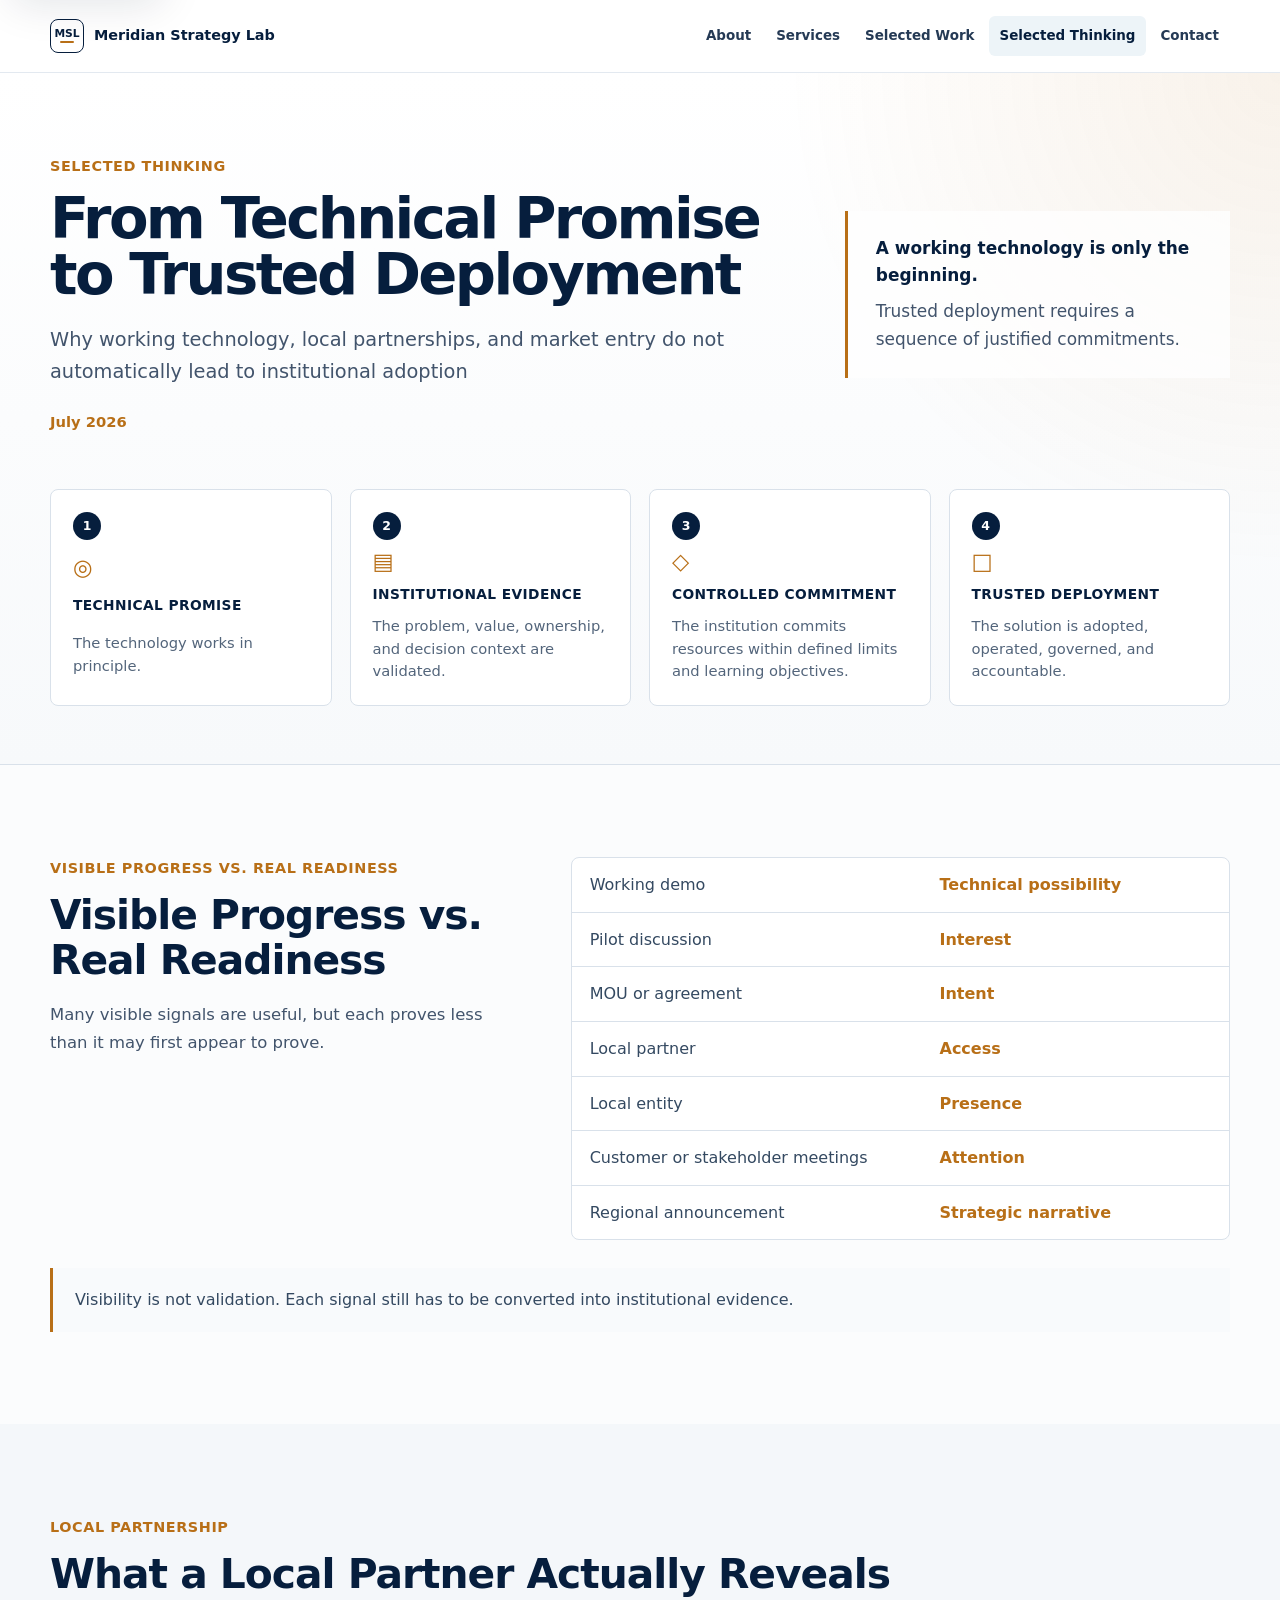
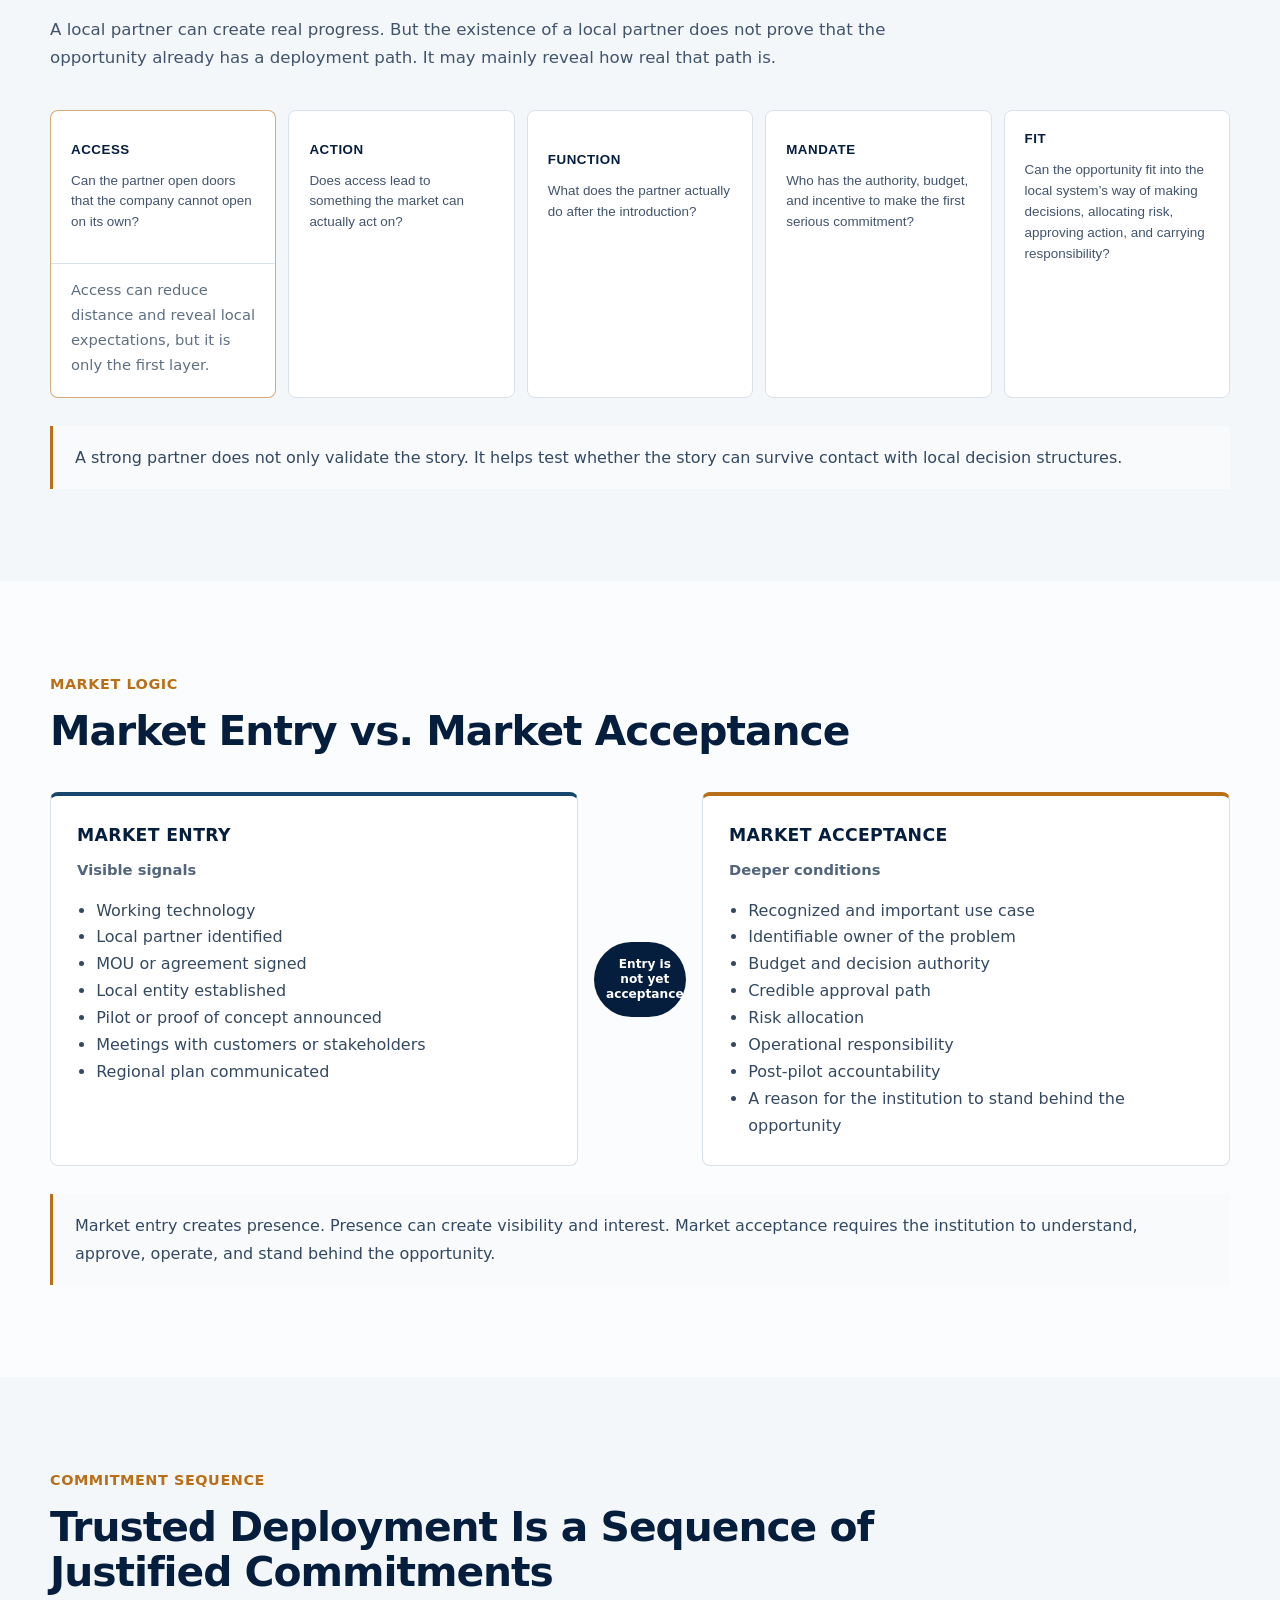
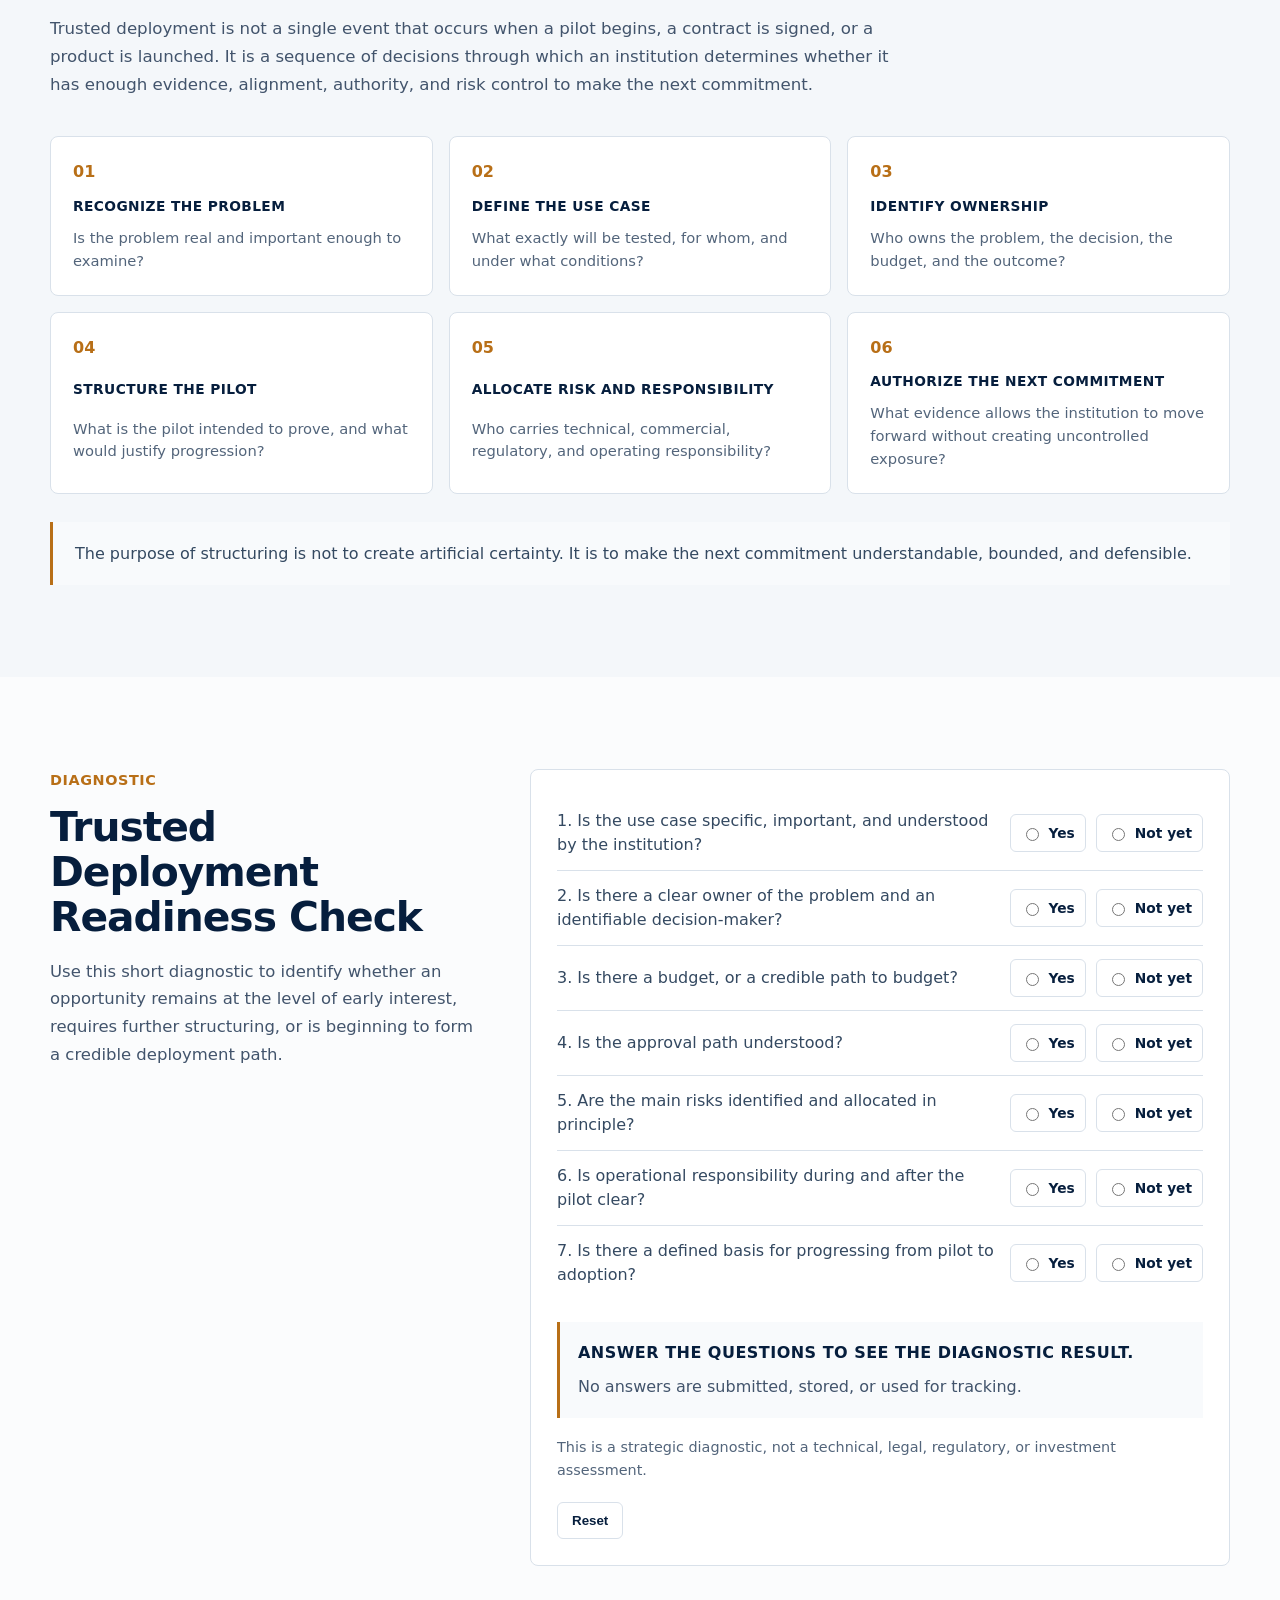
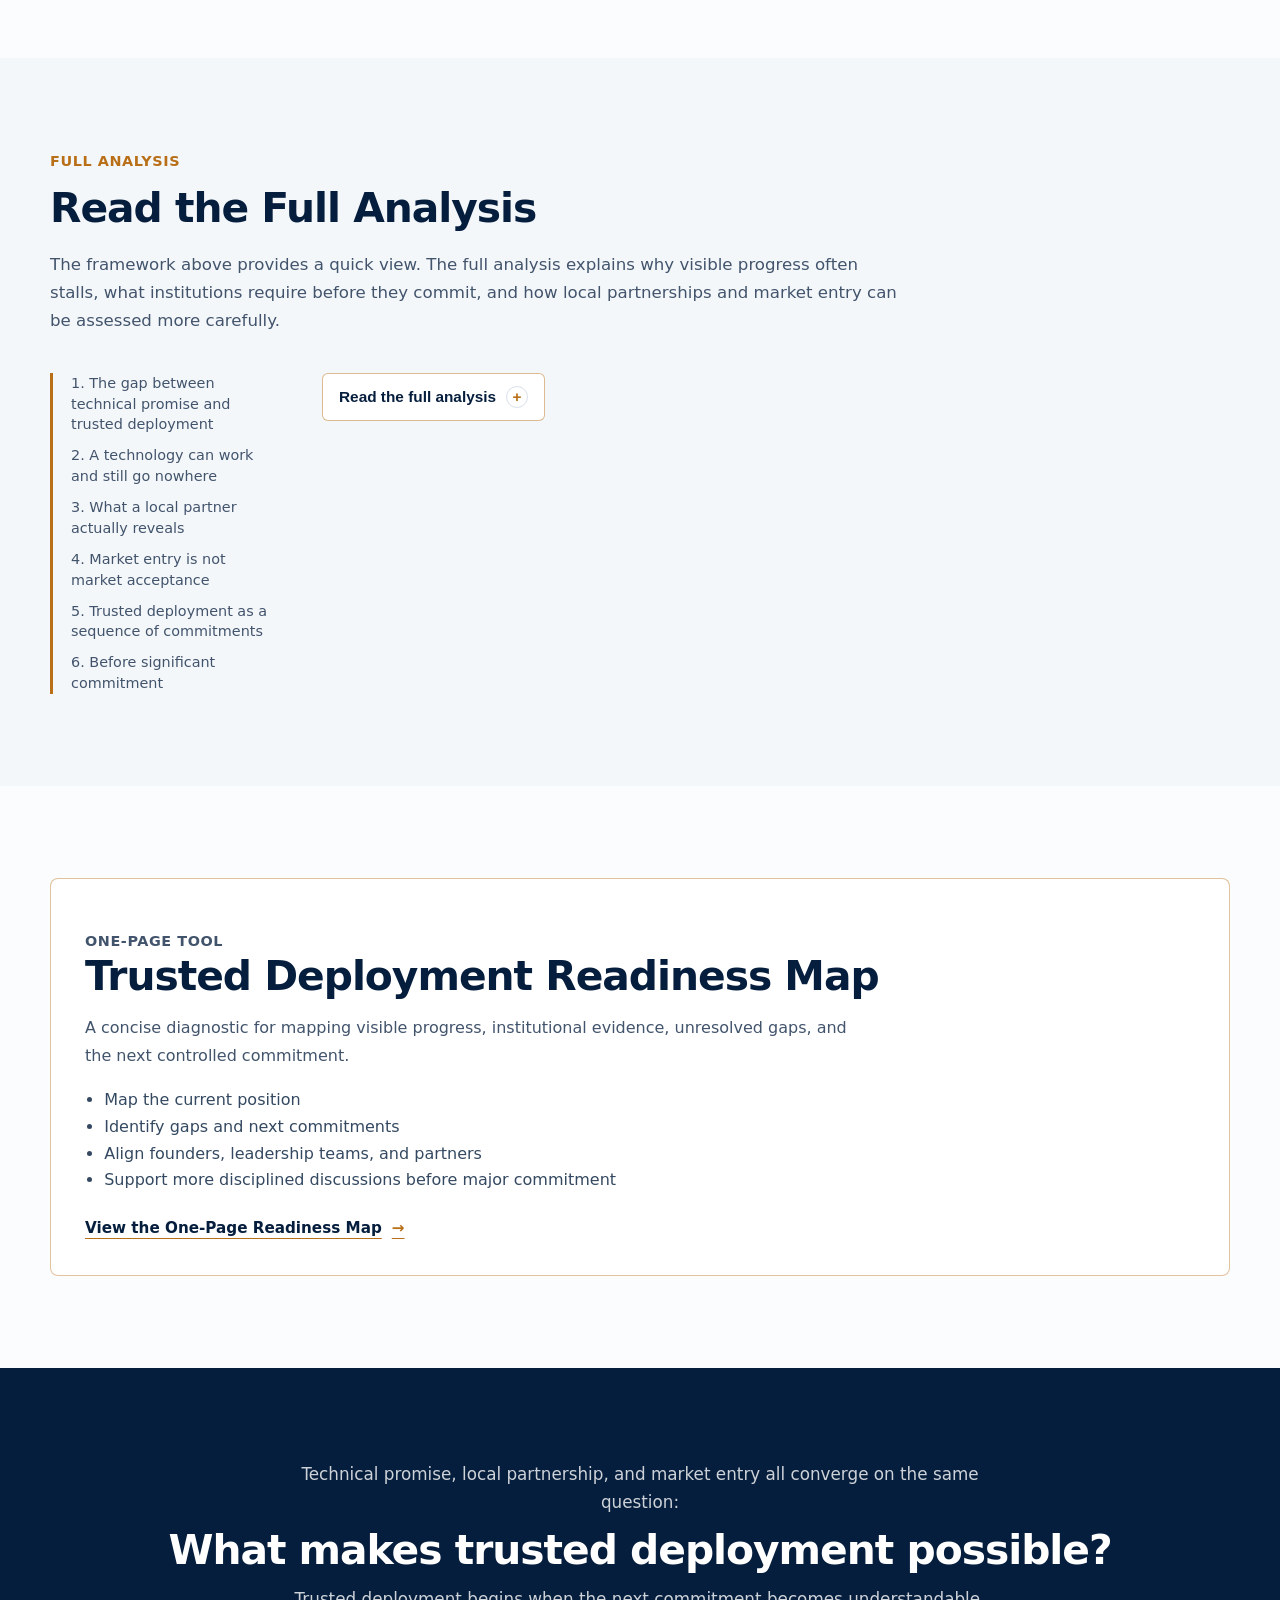
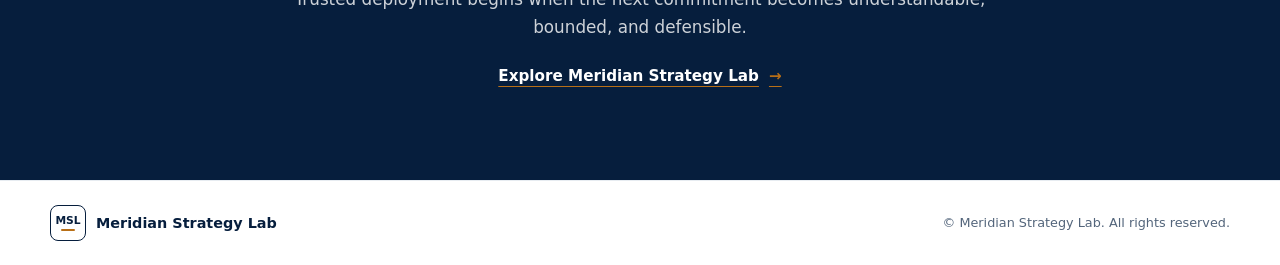
==== thinking/from-technical-promise-to-trusted-deployment/index.html @ 851b6da9 "Add files via upload" ====
<!doctype html>
<html lang="en">
  <head>
    <meta charset="utf-8">
    <meta name="viewport" content="width=device-width, initial-scale=1">
    <title>From Technical Promise to Trusted Deployment | Meridian Strategy Lab</title>
    <meta
      name="description"
      content="An interactive framework for understanding how a working technology, local partnership, or visible market presence becomes an institutionally accepted and accountable deployment path."
    >
    <link rel="canonical" href="https://www.meridianstrategylab.com/thinking/from-technical-promise-to-trusted-deployment/">
    <meta property="og:title" content="From Technical Promise to Trusted Deployment | Meridian Strategy Lab">
    <meta
      property="og:description"
      content="A practical framework for assessing institutional evidence, local partnership, market acceptance, and the sequence of commitments required for trusted deployment."
    >
    <meta property="og:type" content="article">
    <meta property="og:url" content="https://www.meridianstrategylab.com/thinking/from-technical-promise-to-trusted-deployment/">
    <meta property="og:image" content="https://www.meridianstrategylab.com/assets/hero-initiative-architecture.png">
    <meta name="theme-color" content="#061e3d">
    <link rel="icon" href="../../assets/favicon.svg" type="image/svg+xml">
    <link rel="stylesheet" href="../../styles.css?v=20260717-3">
    <script src="../../script.js?v=20260717-3" defer></script>
  </head>
  <body class="insight-page">
    <a class="skip-link" href="#main">Skip to content</a>

    <header class="site-header" data-header>
      <div class="shell header-shell">
        <a class="brand" href="../../#home" aria-label="Meridian Strategy Lab home">
          <span class="brand-mark" aria-hidden="true">
            <span class="brand-initials">MSL</span>
            <span class="brand-rule"></span>
          </span>
          <span class="brand-name">Meridian Strategy Lab</span>
        </a>

        <button class="menu-button" type="button" aria-label="Open navigation" aria-expanded="false" data-menu-button>
          <span aria-hidden="true"></span>
          <span aria-hidden="true"></span>
          <span aria-hidden="true"></span>
        </button>

        <nav class="site-nav" aria-label="Primary navigation" data-nav>
          <a href="../../#about">About</a>
          <a href="../../#services">Services</a>
          <a href="../../#selected-work">Selected Work</a>
          <a class="is-active" href="/#selected-thinking">Selected Thinking</a>
          <a href="../../#contact">Contact</a>
        </nav>
      </div>
    </header>

    <main id="main">
      <article>
        <section class="insight-hero">
          <div class="shell insight-hero-grid">
            <div>
              <p class="section-kicker">Selected Thinking</p>
              <h1>From Technical Promise to Trusted Deployment</h1>
              <p class="insight-subtitle">
                Why working technology, local partnerships, and market entry do not automatically lead to institutional
                adoption
              </p>
              <p class="insight-date">July 2026</p>
            </div>
            <aside class="insight-statement" aria-label="Core statement">
              <p><strong>A working technology is only the beginning.</strong></p>
              <p>Trusted deployment requires a sequence of justified commitments.</p>
            </aside>
          </div>
          <div class="shell">
            <ol class="pathway" aria-label="Trusted deployment pathway">
              <li>
                <span class="pathway-number">1</span>
                <span class="pathway-icon" aria-hidden="true">◎</span>
                <strong>Technical Promise</strong>
                <span>The technology works in principle.</span>
              </li>
              <li>
                <span class="pathway-number">2</span>
                <span class="pathway-icon" aria-hidden="true">▤</span>
                <strong>Institutional Evidence</strong>
                <span>The problem, value, ownership, and decision context are validated.</span>
              </li>
              <li>
                <span class="pathway-number">3</span>
                <span class="pathway-icon" aria-hidden="true">◇</span>
                <strong>Controlled Commitment</strong>
                <span>The institution commits resources within defined limits and learning objectives.</span>
              </li>
              <li>
                <span class="pathway-number">4</span>
                <span class="pathway-icon" aria-hidden="true">□</span>
                <strong>Trusted Deployment</strong>
                <span>The solution is adopted, operated, governed, and accountable.</span>
              </li>
            </ol>
          </div>
        </section>

        <section class="section insight-section">
          <div class="shell two-column-section">
            <div>
              <p class="section-kicker">Visible Progress vs. Real Readiness</p>
              <h2>Visible Progress vs. Real Readiness</h2>
              <p class="section-note">
                Many visible signals are useful, but each proves less than it may first appear to prove.
              </p>
            </div>
            <div class="signal-list" aria-label="Visible progress and what it proves">
              <div><span>Working demo</span><strong>Technical possibility</strong></div>
              <div><span>Pilot discussion</span><strong>Interest</strong></div>
              <div><span>MOU or agreement</span><strong>Intent</strong></div>
              <div><span>Local partner</span><strong>Access</strong></div>
              <div><span>Local entity</span><strong>Presence</strong></div>
              <div><span>Customer or stakeholder meetings</span><strong>Attention</strong></div>
              <div><span>Regional announcement</span><strong>Strategic narrative</strong></div>
            </div>
          </div>
          <div class="shell">
            <p class="insight-callout">
              Visibility is not validation. Each signal still has to be converted into institutional evidence.
            </p>
          </div>
        </section>

        <section class="section section-muted insight-section">
          <div class="shell">
            <div class="section-heading wide-heading">
              <p class="section-kicker">Local Partnership</p>
              <h2>What a Local Partner Actually Reveals</h2>
              <div class="section-intro">
                <p>
                  A local partner can create real progress. But the existence of a local partner does not prove that
                  the opportunity already has a deployment path. It may mainly reveal how real that path is.
                </p>
              </div>
            </div>

            <div class="partner-grid" data-accordion>
              <article class="partner-card is-open">
                <button type="button" aria-expanded="true" aria-controls="partner-access" data-accordion-trigger>
                  <span>Access</span>
                  <small>Can the partner open doors that the company cannot open on its own?</small>
                </button>
                <div class="partner-panel" id="partner-access">
                  <p>Access can reduce distance and reveal local expectations, but it is only the first layer.</p>
                </div>
              </article>
              <article class="partner-card">
                <button type="button" aria-expanded="false" aria-controls="partner-action" data-accordion-trigger>
                  <span>Action</span>
                  <small>Does access lead to something the market can actually act on?</small>
                </button>
                <div class="partner-panel" id="partner-action">
                  <p>Meetings, introductions, positive feedback, and pilot discussions may create momentum. Activity is not adoption.</p>
                </div>
              </article>
              <article class="partner-card">
                <button type="button" aria-expanded="false" aria-controls="partner-function" data-accordion-trigger>
                  <span>Function</span>
                  <small>What does the partner actually do after the introduction?</small>
                </button>
                <div class="partner-panel" id="partner-function">
                  <p>
                    The partner may validate demand, identify the real buyer, translate risk, shape approval, support
                    integration, or remain involved when the opportunity becomes operational.
                  </p>
                </div>
              </article>
              <article class="partner-card">
                <button type="button" aria-expanded="false" aria-controls="partner-mandate" data-accordion-trigger>
                  <span>Mandate</span>
                  <small>Who has the authority, budget, and incentive to make the first serious commitment?</small>
                </button>
                <div class="partner-panel" id="partner-mandate">
                  <p>
                    Many opportunities do not stall because no one is interested. They stall because interest has no
                    clear owner or mandate.
                  </p>
                </div>
              </article>
              <article class="partner-card">
                <button type="button" aria-expanded="false" aria-controls="partner-fit" data-accordion-trigger>
                  <span>Fit</span>
                  <small>
                    Can the opportunity fit into the local system’s way of making decisions, allocating risk,
                    approving action, and carrying responsibility?
                  </small>
                </button>
                <div class="partner-panel" id="partner-fit">
                  <p>
                    The deepest value of a strong local partner is often its ability to reveal whether the opportunity
                    has a real institutional place in the market.
                  </p>
                </div>
              </article>
            </div>

            <p class="insight-callout">
              A strong partner does not only validate the story. It helps test whether the story can survive contact
              with local decision structures.
            </p>
          </div>
        </section>

        <section class="section insight-section">
          <div class="shell">
            <div class="section-heading wide-heading">
              <p class="section-kicker">Market Logic</p>
              <h2>Market Entry vs. Market Acceptance</h2>
            </div>
            <div class="market-compare">
              <div class="market-panel">
                <h3>Market Entry</h3>
                <p>Visible signals</p>
                <ul>
                  <li>Working technology</li>
                  <li>Local partner identified</li>
                  <li>MOU or agreement signed</li>
                  <li>Local entity established</li>
                  <li>Pilot or proof of concept announced</li>
                  <li>Meetings with customers or stakeholders</li>
                  <li>Regional plan communicated</li>
                </ul>
              </div>
              <div class="entry-divider">Entry is not yet acceptance</div>
              <div class="market-panel market-panel-accent">
                <h3>Market Acceptance</h3>
                <p>Deeper conditions</p>
                <ul>
                  <li>Recognized and important use case</li>
                  <li>Identifiable owner of the problem</li>
                  <li>Budget and decision authority</li>
                  <li>Credible approval path</li>
                  <li>Risk allocation</li>
                  <li>Operational responsibility</li>
                  <li>Post-pilot accountability</li>
                  <li>A reason for the institution to stand behind the opportunity</li>
                </ul>
              </div>
            </div>
            <p class="insight-callout">
              Market entry creates presence. Presence can create visibility and interest. Market acceptance requires
              the institution to understand, approve, operate, and stand behind the opportunity.
            </p>
          </div>
        </section>

        <section class="section section-muted insight-section">
          <div class="shell">
            <div class="section-heading wide-heading">
              <p class="section-kicker">Commitment Sequence</p>
              <h2>Trusted Deployment Is a Sequence of Justified Commitments</h2>
              <div class="section-intro">
                <p>
                  Trusted deployment is not a single event that occurs when a pilot begins, a contract is signed, or a
                  product is launched. It is a sequence of decisions through which an institution determines whether it
                  has enough evidence, alignment, authority, and risk control to make the next commitment.
                </p>
              </div>
            </div>
            <ol class="commitment-timeline">
              <li><strong>Recognize the Problem</strong><span>Is the problem real and important enough to examine?</span></li>
              <li><strong>Define the Use Case</strong><span>What exactly will be tested, for whom, and under what conditions?</span></li>
              <li><strong>Identify Ownership</strong><span>Who owns the problem, the decision, the budget, and the outcome?</span></li>
              <li><strong>Structure the Pilot</strong><span>What is the pilot intended to prove, and what would justify progression?</span></li>
              <li><strong>Allocate Risk and Responsibility</strong><span>Who carries technical, commercial, regulatory, and operating responsibility?</span></li>
              <li><strong>Authorize the Next Commitment</strong><span>What evidence allows the institution to move forward without creating uncontrolled exposure?</span></li>
            </ol>
            <p class="insight-callout">
              The purpose of structuring is not to create artificial certainty. It is to make the next commitment
              understandable, bounded, and defensible.
            </p>
          </div>
        </section>

        <section class="section insight-section" id="readiness-check">
          <div class="shell readiness-grid">
            <div>
              <p class="section-kicker">Diagnostic</p>
              <h2>Trusted Deployment Readiness Check</h2>
              <p class="section-note">
                Use this short diagnostic to identify whether an opportunity remains at the level of early interest,
                requires further structuring, or is beginning to form a credible deployment path.
              </p>
            </div>
            <form class="readiness-check" data-readiness-check>
              <fieldset>
                <legend class="sr-only">Trusted deployment readiness questions</legend>
                <div class="readiness-question">
                  <p>1. Is the use case specific, important, and understood by the institution?</p>
                  <label><input type="radio" name="q1" value="yes"> Yes</label>
                  <label><input type="radio" name="q1" value="not-yet"> Not yet</label>
                </div>
                <div class="readiness-question">
                  <p>2. Is there a clear owner of the problem and an identifiable decision-maker?</p>
                  <label><input type="radio" name="q2" value="yes"> Yes</label>
                  <label><input type="radio" name="q2" value="not-yet"> Not yet</label>
                </div>
                <div class="readiness-question">
                  <p>3. Is there a budget, or a credible path to budget?</p>
                  <label><input type="radio" name="q3" value="yes"> Yes</label>
                  <label><input type="radio" name="q3" value="not-yet"> Not yet</label>
                </div>
                <div class="readiness-question">
                  <p>4. Is the approval path understood?</p>
                  <label><input type="radio" name="q4" value="yes"> Yes</label>
                  <label><input type="radio" name="q4" value="not-yet"> Not yet</label>
                </div>
                <div class="readiness-question">
                  <p>5. Are the main risks identified and allocated in principle?</p>
                  <label><input type="radio" name="q5" value="yes"> Yes</label>
                  <label><input type="radio" name="q5" value="not-yet"> Not yet</label>
                </div>
                <div class="readiness-question">
                  <p>6. Is operational responsibility during and after the pilot clear?</p>
                  <label><input type="radio" name="q6" value="yes"> Yes</label>
                  <label><input type="radio" name="q6" value="not-yet"> Not yet</label>
                </div>
                <div class="readiness-question">
                  <p>7. Is there a defined basis for progressing from pilot to adoption?</p>
                  <label><input type="radio" name="q7" value="yes"> Yes</label>
                  <label><input type="radio" name="q7" value="not-yet"> Not yet</label>
                </div>
              </fieldset>
              <div class="readiness-result" aria-live="polite" data-readiness-result>
                <p class="result-label">Answer the questions to see the diagnostic result.</p>
                <p>No answers are submitted, stored, or used for tracking.</p>
              </div>
              <p class="readiness-disclaimer">
                This is a strategic diagnostic, not a technical, legal, regulatory, or investment assessment.
              </p>
              <button class="reset-button" type="reset">Reset</button>
            </form>
          </div>
        </section>

        <section class="section section-muted insight-section">
          <div class="shell">
            <div class="section-heading wide-heading">
              <p class="section-kicker">Full Analysis</p>
              <h2>Read the Full Analysis</h2>
              <div class="section-intro">
                <p>
                  The framework above provides a quick view. The full analysis explains why visible progress often
                  stalls, what institutions require before they commit, and how local partnerships and market entry can
                  be assessed more carefully.
                </p>
              </div>
            </div>
            <div class="article-layout">
              <nav class="article-contents" aria-label="Full analysis contents">
                <a href="#gap">1. The gap between technical promise and trusted deployment</a>
                <a href="#technology-can-work">2. A technology can work and still go nowhere</a>
                <a href="#partner-reveals">3. What a local partner actually reveals</a>
                <a href="#market-acceptance">4. Market entry is not market acceptance</a>
                <a href="#sequence">5. Trusted deployment as a sequence of commitments</a>
                <a href="#before-commitment">6. Before significant commitment</a>
              </nav>
              <div>
                <button
                  class="analysis-toggle"
                  type="button"
                  aria-expanded="false"
                  aria-controls="full-analysis-body"
                  data-analysis-toggle
                >
                  Read the full analysis
                </button>
              </div>
              <div class="article-body" id="full-analysis-body" hidden>
                <section id="gap">
                  <h3>The gap between technical promise and trusted deployment</h3>
                  <p>A working technology is often treated as the hard part. In practice, it is usually only the first hard part.</p>
                  <p>Once technical feasibility has been demonstrated, the discussion often moves quickly to funding, pilots, strategic investors, overseas partners, government support, market entry, or a larger story for the company.</p>
                  <p>All of these may matter. None of them, by itself, shows that the technology is ready for serious institutional adoption.</p>
                  <p>A demo can establish possibility. A pilot can establish interest. An agreement can establish intent. A local partner can create access. A market presence can create visibility.</p>
                  <p>But none of these necessarily answers the questions that determine whether an outside organization is prepared to make a real decision, commit resources, assume responsibility, or stand behind the opportunity.</p>
                  <p>That is the gap between technical promise and trusted deployment.</p>
                  <p>Trusted deployment is the process through which a technology becomes understandable, approvable, operable, and accountable inside a real institutional environment. It is not simply a question of whether the product works. It is whether customers, partners, regulators, investors, operating teams, and decision-makers can rely on a structure around the technology that they are prepared to support.</p>
                  <p>This distinction matters especially for founder-led and technology-driven companies. Technical conviction creates momentum, but external institutions need more than conviction. They need to understand what the opportunity means for their own workflows, budgets, risks, responsibilities, and approval systems.</p>
                </section>
                <section id="technology-can-work">
                  <h3>A technology can work and still go nowhere</h3>
                  <p>Many promising technologies do not lose momentum because the technology fails.</p>
                  <p>They lose momentum because the path from feasibility to institutional adoption has never been built.</p>
                  <p>The customer may like the idea but not know where it fits in the workflow. The potential partner may be interested but able to do little beyond making introductions. The investor may see upside but not yet see the first repeatable market. The regulator may not object, but may have no clear reason to enable action.</p>
                  <p>A company may also see strategic value in the opportunity while still needing a structure that legal, finance, procurement, audit, operations, and the board can understand and defend.</p>
                  <p>These are not necessarily objections to the technology. They are signs that the opportunity has not yet been translated into an institutional decision.</p>
                  <p>This is why technical evidence and institutional evidence should not be confused.</p>
                  <p>Technical evidence answers questions such as:</p>
                  <ul>
                    <li>Does the technology work?</li>
                    <li>Can it achieve the claimed performance?</li>
                    <li>Can it operate under realistic conditions?</li>
                    <li>Can the team deliver a functioning pilot?</li>
                  </ul>
                  <p>Institutional evidence answers a different set of questions:</p>
                  <ul>
                    <li>Is there a sufficiently important use case?</li>
                    <li>Who owns the problem?</li>
                    <li>Who has the authority and incentive to act?</li>
                    <li>What approval path is available?</li>
                    <li>How will risk and responsibility be allocated?</li>
                    <li>What happens after the pilot?</li>
                    <li>Who remains accountable when the opportunity becomes operational?</li>
                  </ul>
                  <p>A technology may have strong technical evidence while still having weak institutional evidence. When that happens, additional demonstrations, meetings, introductions, or expressions of interest may create activity without resolving the real adoption problem.</p>
                </section>
                <section id="partner-reveals">
                  <h3>What a local partner actually reveals</h3>
                  <p>When a technology company looks beyond its home market, finding a local partner often feels like the natural next step.</p>
                  <p>That can be real progress. A strong local partner may open doors, interpret informal signals, explain local expectations, identify hidden constraints, and help an outside company avoid obvious mistakes.</p>
                  <p>But the existence of a local partner does not prove that the opportunity already has a viable deployment path.</p>
                  <p>More often, the partner reveals how real that path is.</p>
                  <p>This can be examined through five connected layers.</p>
                  <p>ACCESS asks whether the partner can open doors that the company cannot open on its own.</p>
                  <p>Access matters. Without it, the company may struggle to identify the right customers, institutions, decision-makers, or regulatory interfaces. But access is only the first layer.</p>
                  <p>ACTION asks whether access produces something that the market can act on.</p>
                  <p>Meetings, introductions, positive feedback, government or industry attention, and discussions of a pilot may create a sense of momentum. Yet activity is not adoption.</p>
                  <p>FUNCTION asks what the partner actually does after the introduction.</p>
                  <p>Does it validate demand, identify the real buyer, translate technical or regulatory risk, shape an approval route, support integration, carry operating responsibility, or remain involved after the opportunity becomes real?</p>
                  <p>A partner may have strong relationships but no defined function in the deployment path. In that case, the relationship may create activity before it creates progress.</p>
                  <p>MANDATE asks who can make the first serious commitment.</p>
                  <p>Many cross-border opportunities do not stall because no one is interested. They stall because interest has no clear owner, budget, authority, or incentive to move first.</p>
                  <p>A customer may like the technology but not control the budget. A government contact may support the direction but not control procurement. An investor may see potential but not understand the first repeatable market. A strategic partner may like the story but not want the execution burden.</p>
                  <p>The problem is not always a lack of interest. It may be a lack of mandate.</p>
                  <p>FIT asks whether the opportunity can find a place within the local system’s way of making decisions, allocating risk, approving action, and carrying responsibility.</p>
                  <p>This is the deeper question that a capable local partner can help reveal.</p>
                  <p>Sometimes the answer is encouraging. There is a real problem, a credible first buyer, a possible approval path, and a partner willing to remain inside the responsibility chain.</p>
                  <p>Sometimes the answer is less comfortable. The interest is genuine, but the opportunity does not yet have an institutional home.</p>
                  <p>Both answers are valuable. A negative or qualified answer at this stage may prevent a company from confusing encouraging conversations with real market readiness.</p>
                </section>
                <section id="market-acceptance">
                  <h3>Market entry is not market acceptance</h3>
                  <p>A company can enter a market in many visible ways.</p>
                  <p>It can establish a local entity, appoint a distributor, find a strategic partner, meet potential customers, speak with government or industry representatives, sign an MOU, discuss a pilot, or announce a regional plan.</p>
                  <p>These steps may create presence. Presence can create visibility, and visibility can create interest.</p>
                  <p>But market acceptance requires something deeper.</p>
                  <p>It requires a use case that the market recognizes as sufficiently important. It requires someone who owns the problem and has a reason to act. It requires a credible path through legal, commercial, financial, regulatory, procurement, and operational review.</p>
                  <p>It also requires someone to remain responsible after the meeting, announcement, or pilot.</p>
                  <p>This is particularly important for technology-driven companies. A new technology often has to find its place within existing workflows, infrastructure, procurement systems, regulatory assumptions, financing arrangements, operating responsibilities, and long-term partnerships.</p>
                  <p>The technology does not enter an empty market. It enters a system that already has ways of making decisions, allocating resources, managing risk, and assigning responsibility.</p>
                  <p>A company can therefore be present in a market before the market has a real place for the opportunity.</p>
                  <p>The harder question is not simply whether the company is in the market. It is what has to become true before the market can understand the opportunity, approve it, put it into operation, and stand behind it.</p>
                </section>
                <section id="sequence">
                  <h3>Trusted deployment is a sequence of commitments</h3>
                  <p>Trusted deployment should not be understood as a single event that occurs when a pilot starts, a contract is signed, or a product is launched.</p>
                  <p>It is better understood as a sequence of justified commitments.</p>
                  <p>At each stage, an organization decides whether it has enough evidence, alignment, authority, and risk control to make the next commitment.</p>
                  <p>The sequence may include:</p>
                  <ol>
                    <li>agreeing that the problem is real and worth examining;</li>
                    <li>defining a first use case and identifying its owner;</li>
                    <li>establishing what the pilot is intended to prove;</li>
                    <li>clarifying what would allow the pilot to progress to adoption;</li>
                    <li>allocating technical, commercial, regulatory, and operating responsibility;</li>
                    <li>identifying who can authorize the next stage;</li>
                    <li>determining what resources can be committed without creating uncontrolled exposure.</li>
                  </ol>
                  <p>Not every uncertainty needs to be eliminated in advance. That would be unrealistic for a new technology or an under-formed opportunity.</p>
                  <p>The purpose of structuring is not to create artificial certainty. It is to make the next commitment understandable, bounded, and defensible.</p>
                  <p>This distinction is important because organizations often move too quickly from interest to symbolic commitment, or remain indefinitely in discussion because no one has defined what the next controlled commitment should test.</p>
                  <p>A well-structured deployment path does not promise that the opportunity will succeed. It makes clear what must be learned, who must decide, what risks are being accepted, and what would justify moving forward.</p>
                </section>
                <section id="before-commitment">
                  <h3>Before significant commitment</h3>
                  <p>Before major capital, strategic partnerships, public announcements, or external commitments are made, several questions deserve to be clarified:</p>
                  <ul>
                    <li>What specific problem is the technology expected to solve?</li>
                    <li>Which institution or decision-maker owns that problem?</li>
                    <li>What would make the first use case important enough to act on?</li>
                    <li>What evidence is required for approval?</li>
                    <li>Which risks can be reduced, and which must be allocated?</li>
                    <li>Who is responsible during and after the pilot?</li>
                    <li>What would allow the opportunity to progress from interest to adoption?</li>
                    <li>What is the next controlled commitment, and what is it intended to prove?</li>
                  </ul>
                  <p>These questions connect technical promise, local partnership, and market entry.</p>
                  <p>All three ultimately converge on the same issue: what makes trusted deployment possible?</p>
                  <p>Going global is not only about crossing a border. Technology commercialization is not only about proving that a product works. Strategic partnership is not only about gaining access.</p>
                  <p>Each requires the opportunity to become legible, useful, approvable, operable, and accountable inside another institution.</p>
                  <p>That is where technical promise begins to become trusted deployment, and where market entry begins to become market acceptance.</p>
                </section>
              </div>
            </div>
          </div>
        </section>

        <section class="section insight-section">
          <div class="shell lower-tool-card">
            <div>
              <p class="section-kicker">One-Page Tool</p>
              <h2>Trusted Deployment Readiness Map</h2>
              <p>
                A concise diagnostic for mapping visible progress, institutional evidence, unresolved gaps, and the
                next controlled commitment.
              </p>
              <ul>
                <li>Map the current position</li>
                <li>Identify gaps and next commitments</li>
                <li>Align founders, leadership teams, and partners</li>
                <li>Support more disciplined discussions before major commitment</li>
              </ul>
              <a class="text-link" href="../../tools/trusted-deployment-readiness-map/">View the One-Page Readiness Map</a>
            </div>
          </div>
        </section>

        <section class="section closing-section">
          <div class="shell">
            <p>Technical promise, local partnership, and market entry all converge on the same question:</p>
            <h2>What makes trusted deployment possible?</h2>
            <p>Trusted deployment begins when the next commitment becomes understandable, bounded, and defensible.</p>
            <a class="text-link" href="../../#services">Explore Meridian Strategy Lab</a>
          </div>
        </section>
      </article>
    </main>

    <footer class="site-footer">
      <div class="shell footer-shell">
        <div class="footer-brand" aria-label="Meridian Strategy Lab">
          <span class="brand-mark footer-mark" aria-hidden="true">
            <span class="brand-initials">MSL</span>
            <span class="brand-rule"></span>
          </span>
          <span class="footer-wordmark">Meridian Strategy Lab</span>
        </div>
        <p>© Meridian Strategy Lab. All rights reserved.</p>
      </div>
    </footer>
  </body>
</html>
---- styles.css ----
:root {
  --ink: #061e3d;
  --navy: #061e3d;
  --blue: #16466d;
  --brass: #b86f17;
  --paper: #ffffff;
  --mist: #f4f7fa;
  --line: #d9e1ea;
  --muted: #5f6f82;
  --shadow: 0 18px 44px rgba(8, 26, 52, 0.12);
  --header-height: 72px;
}

* {
  box-sizing: border-box;
}

html {
  scroll-behavior: smooth;
}

body {
  margin: 0;
  color: var(--ink);
  background: var(--paper);
  font-family: Inter, ui-sans-serif, system-ui, -apple-system, BlinkMacSystemFont, "Segoe UI", sans-serif;
  font-size: 16px;
  line-height: 1.6;
}

img,
svg {
  display: block;
}

a {
  color: inherit;
  text-decoration: none;
}

.skip-link {
  position: fixed;
  top: 12px;
  left: 12px;
  z-index: 100;
  transform: translateY(-160%);
  border-radius: 6px;
  background: var(--paper);
  color: var(--ink);
  padding: 10px 14px;
  box-shadow: var(--shadow);
  transition: transform 160ms ease;
}

.skip-link:focus {
  transform: translateY(0);
}

.shell {
  width: min(1180px, calc(100% - 48px));
  margin: 0 auto;
}

.site-header {
  position: sticky;
  top: 0;
  z-index: 30;
  min-height: var(--header-height);
  border-bottom: 1px solid rgba(217, 225, 234, 0.72);
  background: rgba(255, 255, 255, 0.95);
  backdrop-filter: blur(14px);
}

.header-shell {
  min-height: var(--header-height);
  display: flex;
  align-items: center;
  justify-content: space-between;
  gap: 20px;
}

.brand,
.footer-brand {
  display: inline-flex;
  min-width: 0;
  align-items: center;
  gap: 10px;
  font-weight: 760;
}

.brand-mark {
  display: inline-flex;
  width: 34px;
  height: 34px;
  flex: 0 0 auto;
  flex-direction: column;
  align-items: center;
  justify-content: center;
  gap: 2px;
  border: 1px solid var(--navy);
  border-radius: 8px;
  background: var(--paper);
  color: var(--navy);
}

.brand-initials {
  font-size: 0.67rem;
  font-weight: 850;
  line-height: 1;
}

.brand-rule {
  width: 14px;
  height: 2px;
  border-radius: 999px;
  background: var(--brass);
}

.brand-name,
.footer-wordmark {
  color: var(--navy);
  font-size: 0.9rem;
  font-weight: 760;
  white-space: nowrap;
}

.site-nav {
  display: flex;
  align-items: center;
  gap: 3px;
}

.site-nav a {
  border-radius: 6px;
  color: #253a55;
  font-size: 0.84rem;
  font-weight: 720;
  padding: 9px 11px;
  white-space: nowrap;
  transition: background 160ms ease, color 160ms ease;
}

.site-nav a:hover,
.site-nav a:focus-visible,
.site-nav a.is-active {
  background: #edf4f8;
  color: var(--navy);
  outline: none;
}

.menu-button {
  display: none;
  width: 44px;
  height: 44px;
  border: 1px solid var(--line);
  border-radius: 8px;
  background: var(--paper);
  color: var(--ink);
  place-items: center;
}

.menu-button span {
  display: block;
  width: 19px;
  height: 2px;
  margin: 3px auto;
  border-radius: 2px;
  background: currentColor;
}

.hero {
  position: relative;
  min-height: min(760px, calc(100svh - var(--header-height)));
  display: grid;
  align-items: center;
  overflow: hidden;
  color: var(--paper);
  isolation: isolate;
}

.hero-media {
  position: absolute;
  inset: 0;
  z-index: -2;
  background-image: url("assets/hero-initiative-architecture.png");
  background-position: center;
  background-size: cover;
}

.hero::after {
  content: "";
  position: absolute;
  inset: 0;
  z-index: -1;
  background:
    linear-gradient(90deg, rgba(5, 19, 39, 0.96) 0%, rgba(5, 19, 39, 0.86) 46%, rgba(5, 19, 39, 0.28) 100%),
    linear-gradient(180deg, rgba(5, 19, 39, 0.08) 0%, rgba(5, 19, 39, 0.62) 100%);
}

.hero-shell {
  padding: 80px 0 92px;
}

.eyebrow,
.section-kicker,
.ai-note-label {
  margin: 0 0 13px;
  color: var(--brass);
  font-size: clamp(0.82rem, 0.79rem + 0.14vw, 0.9rem);
  font-weight: 850;
  letter-spacing: 0.04em;
  text-transform: uppercase;
}

.hero .eyebrow {
  color: #e1a354;
}

.hero h1 {
  max-width: 780px;
  margin: 0;
  font-size: clamp(3.7rem, 7vw, 6.2rem);
  line-height: 0.96;
  letter-spacing: -0.045em;
}

.hero-copy {
  max-width: 720px;
  margin: 28px 0 0;
  color: rgba(255, 255, 255, 0.9);
  font-size: clamp(1.05rem, 0.98rem + 0.3vw, 1.24rem);
  line-height: 1.65;
}

.section {
  padding: 92px 0;
  scroll-margin-top: var(--header-height);
}

.section-muted {
  background: var(--mist);
}

.section-heading {
  max-width: 760px;
  margin-bottom: 38px;
}

.wide-heading {
  max-width: 900px;
}

.section h2,
.contact-section h2 {
  margin: 0;
  color: var(--navy);
  font-size: clamp(2.1rem, 1.78rem + 1vw, 2.55rem);
  line-height: 1.1;
  letter-spacing: -0.025em;
}

.section-intro {
  max-width: 860px;
  margin-top: 20px;
  color: #42546c;
  font-size: 1.04rem;
  line-height: 1.68;
}

.section-intro p {
  margin: 0;
}

.section-intro p + p {
  margin-top: 12px;
}

.about-grid,
.service-grid {
  display: grid;
  grid-template-columns: repeat(2, minmax(0, 1fr));
  gap: 18px;
}

.content-card,
.service-card {
  min-width: 0;
  border: 1px solid var(--line);
  border-radius: 8px;
  background: var(--paper);
  padding: 30px;
}

.content-card {
  display: flex;
  flex-direction: column;
}

.content-card h3,
.group-heading h3,
.service-card h4,
.work-card h3 {
  margin: 0;
  color: var(--navy);
  letter-spacing: -0.015em;
}

.content-card h3 {
  font-size: 1.42rem;
}

.card-lead {
  margin: 17px 0 0;
  color: #344961;
  font-size: 1.02rem;
  line-height: 1.66;
}

.ai-note {
  display: grid;
  grid-template-columns: minmax(220px, 0.38fr) minmax(0, 1fr);
  gap: 40px;
  align-items: start;
  margin-top: 18px;
  border-left: 4px solid var(--brass);
  border-radius: 0 8px 8px 0;
  background: var(--navy);
  color: var(--paper);
  padding: 28px 30px;
}

.ai-note-label,
.ai-note p {
  margin-top: 0;
}

.ai-note-label {
  margin-bottom: 0;
  color: #e1a354;
}

.ai-note p:last-child {
  margin: 0;
  color: rgba(255, 255, 255, 0.82);
}

.service-group {
  margin-top: 62px;
}

.extended-group {
  padding-top: 62px;
  border-top: 1px solid var(--line);
}

.group-heading {
  display: grid;
  grid-template-columns: minmax(180px, 0.36fr) minmax(0, 1fr);
  gap: 32px;
  align-items: baseline;
  margin-bottom: 24px;
}

.group-heading .section-kicker {
  margin: 0;
}

.group-heading h3 {
  font-size: 1.45rem;
  line-height: 1.3;
}

.service-card {
  display: flex;
  flex-direction: column;
  border-top: 3px solid var(--brass);
}

.service-card-quiet {
  border-top-color: var(--blue);
}

.card-heading-row,
.work-heading {
  display: grid;
  grid-template-columns: auto minmax(0, 1fr);
  gap: 14px;
  align-items: baseline;
}

.card-number,
.work-number {
  color: var(--brass);
  font-size: 0.9rem;
  font-weight: 900;
}

.service-card h4 {
  font-size: 1.28rem;
  line-height: 1.3;
}

.disclosure {
  margin-top: 24px;
  border-top: 1px solid var(--line);
  padding-top: 14px;
}

.content-card .disclosure,
.service-card .disclosure {
  margin-top: auto;
  padding-top: 16px;
}

.disclosure summary {
  display: inline-flex;
  align-items: center;
  gap: 9px;
  color: var(--navy);
  cursor: pointer;
  font-size: 0.9rem;
  font-weight: 820;
  list-style: none;
}

.disclosure summary::-webkit-details-marker {
  display: none;
}

.disclosure summary::after {
  content: "+";
  display: inline-grid;
  width: 20px;
  height: 20px;
  place-items: center;
  border: 1px solid var(--line);
  border-radius: 50%;
  color: var(--brass);
  font-size: 1rem;
  line-height: 1;
}

.disclosure[open] summary::after {
  content: "−";
}

.disclosure[open] .more-closed,
.disclosure:not([open]) .more-open {
  display: none;
}

.disclosure-content {
  display: grid;
  gap: 16px;
  margin-top: 18px;
  padding: 2px 6px 4px;
}

.disclosure-content p {
  margin: 0;
  color: var(--muted);
  line-height: 1.72;
}

.work-list {
  display: grid;
  grid-template-columns: repeat(2, minmax(0, 1fr));
  gap: 18px;
}

.work-card {
  min-width: 0;
  border: 1px solid var(--line);
  border-radius: 8px;
  background: var(--paper);
  padding: 30px;
}

.work-card h3 {
  font-size: 1.34rem;
  line-height: 1.3;
}

.work-subtitle {
  margin: 9px 0 0;
  color: #42546c;
  font-weight: 670;
  line-height: 1.5;
}

.service-fit {
  margin-top: 4px !important;
  border-top: 1px solid var(--line);
  padding-top: 14px;
  color: #344961 !important;
  font-size: 0.9rem;
}

.service-fit strong {
  color: var(--navy);
}

.thinking-card {
  display: grid;
  grid-template-columns: minmax(0, 1fr) minmax(320px, 0.68fr);
  gap: 34px;
  align-items: stretch;
  border: 1px solid var(--line);
  border-radius: 8px;
  background: var(--paper);
  padding: 34px;
}

.thinking-card h3 {
  margin: 0;
  color: var(--navy);
  font-size: clamp(1.65rem, 1.42rem + 0.8vw, 2.2rem);
  line-height: 1.12;
  letter-spacing: -0.025em;
}

.thinking-card p:not(.section-kicker) {
  max-width: 760px;
  margin: 18px 0 0;
  color: #42546c;
  line-height: 1.72;
}

.text-link {
  display: inline-flex;
  align-items: center;
  gap: 10px;
  margin-top: 22px;
  color: var(--navy);
  font-size: 0.95rem;
  font-weight: 820;
  text-decoration: underline;
  text-decoration-color: var(--brass);
  text-underline-offset: 5px;
}

.text-link::after {
  content: "→";
  color: var(--brass);
  text-decoration: none;
}

.thinking-pathway {
  display: grid;
  gap: 10px;
  align-content: center;
  border-left: 3px solid var(--brass);
  background: #f8fafc;
  padding: 24px;
}

.thinking-pathway span {
  display: grid;
  grid-template-columns: 22px minmax(0, 1fr);
  gap: 10px;
  align-items: center;
  color: var(--navy);
  font-size: 0.86rem;
  font-weight: 820;
  letter-spacing: 0.02em;
  text-transform: uppercase;
}

.thinking-pathway span::before {
  content: "";
  width: 9px;
  height: 9px;
  margin-left: 6px;
  border: 1px solid var(--brass);
  border-radius: 50%;
  background: var(--paper);
}

.insight-page,
.tool-page {
  background: #fbfcfd;
}

.insight-hero {
  border-bottom: 1px solid var(--line);
  background:
    radial-gradient(circle at top right, rgba(184, 111, 23, 0.09), transparent 34%),
    linear-gradient(180deg, #ffffff 0%, #f7f9fb 100%);
  padding: 82px 0 58px;
}

.insight-hero-grid {
  display: grid;
  grid-template-columns: minmax(0, 1fr) minmax(300px, 0.52fr);
  gap: 54px;
  align-items: center;
}

.insight-hero h1,
.map-sheet h1 {
  margin: 0;
  color: var(--navy);
  font-size: clamp(2.9rem, 4.5vw, 5.2rem);
  line-height: 0.98;
  letter-spacing: -0.045em;
}

.insight-subtitle,
.map-intro {
  max-width: 760px;
  margin: 20px 0 0;
  color: #42546c;
  font-size: clamp(1.08rem, 1.01rem + 0.25vw, 1.22rem);
  line-height: 1.65;
}

.insight-date {
  margin: 22px 0 0;
  color: var(--brass);
  font-size: 0.92rem;
  font-weight: 820;
}

.insight-statement {
  border-left: 3px solid var(--brass);
  background: rgba(255, 255, 255, 0.78);
  padding: 24px 28px;
}

.insight-statement p {
  margin: 0;
  color: #42546c;
  font-size: 1.06rem;
  line-height: 1.64;
}

.insight-statement p + p {
  margin-top: 8px;
}

.insight-statement strong {
  color: var(--navy);
}

.pathway {
  display: grid;
  grid-template-columns: repeat(4, minmax(0, 1fr));
  gap: 18px;
  margin: 56px 0 0;
  padding: 0;
  list-style: none;
}

.pathway li {
  position: relative;
  display: grid;
  gap: 10px;
  border: 1px solid var(--line);
  border-radius: 8px;
  background: var(--paper);
  padding: 22px;
}

.pathway-number {
  display: inline-grid;
  width: 28px;
  height: 28px;
  place-items: center;
  border-radius: 50%;
  background: var(--navy);
  color: var(--paper);
  font-size: 0.78rem;
  font-weight: 850;
}

.pathway-icon {
  color: var(--brass);
  font-size: 1.4rem;
  line-height: 1;
}

.pathway strong,
.commitment-timeline strong,
.map-pathway strong {
  color: var(--navy);
  font-size: 0.86rem;
  letter-spacing: 0.03em;
  text-transform: uppercase;
}

.pathway span:last-child,
.commitment-timeline span,
.map-pathway span {
  color: #53657b;
  font-size: 0.92rem;
  line-height: 1.55;
}

.insight-section h2 {
  max-width: 860px;
}

.section-note {
  max-width: 720px;
  margin: 18px 0 0;
  color: #42546c;
  font-size: 1.03rem;
  line-height: 1.68;
}

.two-column-section {
  display: grid;
  grid-template-columns: minmax(0, 0.72fr) minmax(420px, 1fr);
  gap: 46px;
  align-items: start;
}

.signal-list,
.compact-compare {
  overflow: hidden;
  border: 1px solid var(--line);
  border-radius: 8px;
  background: var(--paper);
}

.signal-list div,
.compact-compare div {
  display: grid;
  grid-template-columns: minmax(0, 1.1fr) minmax(0, 0.9fr);
  gap: 18px;
  padding: 14px 18px;
}

.signal-list div + div,
.compact-compare div + div {
  border-top: 1px solid var(--line);
}

.signal-list span,
.compact-compare span {
  color: #344961;
}

.signal-list strong,
.compact-compare strong {
  color: var(--brass);
}

.insight-callout {
  margin: 28px 0 0;
  border-left: 3px solid var(--brass);
  background: #f8fafc;
  color: #344961;
  padding: 18px 22px;
  line-height: 1.7;
}

.partner-grid {
  display: grid;
  grid-template-columns: repeat(5, minmax(0, 1fr));
  gap: 12px;
}

.partner-card {
  border: 1px solid var(--line);
  border-radius: 8px;
  background: var(--paper);
  overflow: hidden;
}

.partner-card button {
  width: 100%;
  min-height: 152px;
  border: 0;
  background: transparent;
  color: var(--navy);
  cursor: pointer;
  padding: 20px;
  text-align: left;
}

.partner-card button span {
  display: block;
  color: var(--navy);
  font-weight: 880;
  letter-spacing: 0.04em;
  text-transform: uppercase;
}

.partner-card button small {
  display: block;
  margin-top: 14px;
  color: #42546c;
  font-size: 0.84rem;
  line-height: 1.55;
}

.partner-panel {
  border-top: 1px solid var(--line);
  padding: 0 20px 20px;
}

.partner-panel p {
  margin: 14px 0 0;
  color: var(--muted);
  font-size: 0.92rem;
  line-height: 1.68;
}

.js .partner-card:not(.is-open) .partner-panel {
  display: none;
}

.partner-card.is-open {
  border-color: rgba(184, 111, 23, 0.58);
}

.market-compare {
  display: grid;
  grid-template-columns: minmax(0, 1fr) auto minmax(0, 1fr);
  gap: 16px;
  align-items: stretch;
}

.market-panel {
  border: 1px solid var(--line);
  border-top: 4px solid var(--blue);
  border-radius: 8px;
  background: var(--paper);
  padding: 26px;
}

.market-panel-accent {
  border-top-color: var(--brass);
}

.market-panel h3,
.map-card h2 {
  margin: 0;
  color: var(--navy);
  font-size: 1.08rem;
  letter-spacing: 0.02em;
  text-transform: uppercase;
}

.market-panel p {
  margin: 8px 0 16px;
  color: #53657b;
  font-size: 0.92rem;
  font-weight: 720;
}

.market-panel ul,
.lower-tool-card ul,
.article-body ul,
.article-body ol {
  margin: 0;
  padding-left: 1.2rem;
}

.market-panel li,
.lower-tool-card li {
  color: #344961;
  line-height: 1.68;
}

.entry-divider {
  display: grid;
  width: 92px;
  place-items: center;
  align-self: center;
  border-radius: 999px;
  background: var(--navy);
  color: var(--paper);
  font-size: 0.76rem;
  font-weight: 840;
  line-height: 1.25;
  padding: 15px 12px;
  text-align: center;
}

.commitment-timeline {
  display: grid;
  grid-template-columns: repeat(3, minmax(0, 1fr));
  gap: 16px;
  margin: 0;
  padding: 0;
  list-style: none;
  counter-reset: commitment;
}

.commitment-timeline li {
  counter-increment: commitment;
  display: grid;
  gap: 10px;
  border: 1px solid var(--line);
  border-radius: 8px;
  background: var(--paper);
  padding: 22px;
}

.commitment-timeline li::before {
  content: counter(commitment, decimal-leading-zero);
  color: var(--brass);
  font-weight: 900;
}

.readiness-grid {
  display: grid;
  grid-template-columns: minmax(0, 0.62fr) minmax(480px, 1fr);
  gap: 46px;
  align-items: start;
}

.readiness-check {
  border: 1px solid var(--line);
  border-radius: 8px;
  background: var(--paper);
  padding: 26px;
}

.readiness-check fieldset {
  margin: 0;
  border: 0;
  padding: 0;
}

.sr-only {
  position: absolute;
  width: 1px;
  height: 1px;
  overflow: hidden;
  clip: rect(0, 0, 0, 0);
  white-space: nowrap;
}

.readiness-question {
  display: grid;
  grid-template-columns: minmax(0, 1fr) auto auto;
  gap: 10px;
  align-items: center;
  padding: 13px 0;
}

.readiness-question + .readiness-question {
  border-top: 1px solid var(--line);
}

.readiness-question p {
  margin: 0;
  color: #344961;
  line-height: 1.5;
}

.readiness-question label {
  display: inline-flex;
  align-items: center;
  gap: 7px;
  border: 1px solid var(--line);
  border-radius: 6px;
  color: var(--navy);
  cursor: pointer;
  font-size: 0.86rem;
  font-weight: 760;
  padding: 7px 10px;
}

.readiness-question label:has(input:checked) {
  border-color: var(--brass);
  background: rgba(184, 111, 23, 0.08);
}

.readiness-result {
  margin-top: 22px;
  border-left: 3px solid var(--brass);
  background: #f8fafc;
  padding: 18px;
}

.readiness-result p {
  margin: 0;
  color: #42546c;
  line-height: 1.62;
}

.readiness-result p + p {
  margin-top: 8px;
}

.result-label {
  color: var(--navy) !important;
  font-weight: 850;
  letter-spacing: 0.03em;
  text-transform: uppercase;
}

.readiness-disclaimer {
  margin: 18px 0 0;
  color: #53657b;
  font-size: 0.9rem;
}

.reset-button,
.print-button {
  display: inline-flex;
  margin-top: 20px;
  border: 1px solid var(--line);
  border-radius: 6px;
  background: var(--paper);
  color: var(--navy);
  cursor: pointer;
  font-weight: 820;
  padding: 10px 14px;
}

.article-layout {
  display: grid;
  grid-template-columns: minmax(220px, 0.36fr) minmax(0, 760px);
  gap: 52px;
  align-items: start;
}

.article-contents {
  position: sticky;
  top: calc(var(--header-height) + 24px);
  display: grid;
  gap: 10px;
  border-left: 3px solid var(--brass);
  padding-left: 18px;
}

.article-contents a {
  color: #42546c;
  font-size: 0.9rem;
  line-height: 1.45;
}

.article-contents a:hover,
.article-contents a:focus-visible {
  color: var(--navy);
}

.analysis-toggle {
  display: inline-flex;
  align-items: center;
  gap: 10px;
  border: 1px solid rgba(184, 111, 23, 0.48);
  border-radius: 6px;
  background: var(--paper);
  color: var(--navy);
  cursor: pointer;
  font-size: 0.96rem;
  font-weight: 850;
  padding: 12px 16px;
}

.analysis-toggle::after {
  content: "+";
  display: inline-grid;
  width: 20px;
  height: 20px;
  place-items: center;
  border: 1px solid var(--line);
  border-radius: 50%;
  color: var(--brass);
}

.analysis-toggle[aria-expanded="true"]::after {
  content: "−";
}

.article-body {
  grid-column: 2;
  max-width: 760px;
}

.article-body section + section {
  margin-top: 48px;
}

.article-body h3 {
  margin: 0 0 18px;
  color: var(--navy);
  font-size: 1.55rem;
  line-height: 1.25;
}

.article-body p,
.article-body li {
  color: #344961;
  font-size: 1.02rem;
  line-height: 1.78;
}

.article-body p {
  margin: 0;
}

.article-body p + p,
.article-body p + ul,
.article-body p + ol,
.article-body ul + p,
.article-body ol + p {
  margin-top: 16px;
}

.lower-tool-card {
  border: 1px solid rgba(184, 111, 23, 0.42);
  border-radius: 8px;
  background: var(--paper);
  padding: 34px;
}

.lower-tool-card h2 {
  margin: 0;
}

.lower-tool-card p {
  max-width: 780px;
  margin: 16px 0 0;
  color: #42546c;
  line-height: 1.7;
}

.lower-tool-card ul {
  margin-top: 18px;
}

.closing-section {
  background: var(--navy);
  color: var(--paper);
  text-align: center;
}

.closing-section h2 {
  margin: 12px auto;
  color: var(--paper);
}

.closing-section p {
  max-width: 760px;
  margin: 0 auto;
  color: rgba(255, 255, 255, 0.8);
  font-size: 1.05rem;
  line-height: 1.68;
}

.closing-section .text-link {
  color: var(--paper);
}

.map-page {
  padding: 34px 0;
}

.map-sheet {
  width: min(1120px, calc(100% - 44px));
  margin: 0 auto;
  border: 1px solid var(--line);
  border-radius: 8px;
  background: var(--paper);
  padding: 34px;
}

.map-topline {
  display: flex;
  align-items: center;
  justify-content: space-between;
  gap: 20px;
  margin-bottom: 34px;
}

.map-sheet h1 {
  max-width: 820px;
  font-size: clamp(2.25rem, 4vw, 4.1rem);
}

.map-pathway {
  display: grid;
  grid-template-columns: repeat(4, minmax(0, 1fr));
  gap: 12px;
  margin: 28px 0;
  padding: 0;
  list-style: none;
}

.map-pathway li {
  display: grid;
  gap: 8px;
  border-top: 3px solid var(--brass);
  background: #f8fafc;
  padding: 16px;
}

.map-grid {
  display: grid;
  grid-template-columns: repeat(2, minmax(0, 1fr));
  gap: 16px;
}

.map-card {
  border: 1px solid var(--line);
  border-radius: 8px;
  background: var(--paper);
  padding: 20px;
}

.compact-compare {
  margin-top: 14px;
}

.compact-compare div {
  padding: 10px 12px;
  font-size: 0.9rem;
}

.map-pill-list {
  display: grid;
  gap: 10px;
  margin: 14px 0 0;
  padding: 0;
  list-style: none;
}

.map-pill-list li {
  display: grid;
  grid-template-columns: 94px minmax(0, 1fr);
  gap: 10px;
  border: 1px solid var(--line);
  padding: 9px 10px;
}

.map-pill-list strong {
  color: var(--brass);
  text-transform: uppercase;
}

.map-pill-list span,
.map-footer-note {
  color: #53657b;
}

.map-questions {
  margin: 16px 0 0;
  padding: 0;
  list-style: none;
  counter-reset: map-questions;
}

.map-questions li {
  counter-increment: map-questions;
  display: grid;
  grid-template-columns: 28px minmax(0, 1fr) 58px 58px;
  gap: 10px;
  align-items: center;
  padding: 9px 0;
}

.map-questions li::before {
  content: counter(map-questions);
  color: var(--brass);
  font-weight: 850;
}

.map-questions li + li {
  border-top: 1px solid var(--line);
}

.map-questions span {
  color: #344961;
}

.map-questions i {
  width: 18px;
  height: 18px;
  justify-self: center;
  border: 1px solid #8ea0b2;
  border-radius: 50%;
}

.map-question-key {
  display: grid;
  grid-template-columns: 58px 58px;
  justify-content: end;
  gap: 10px;
  color: var(--navy);
  font-size: 0.76rem;
  font-weight: 820;
  text-align: center;
}

.map-notes {
  margin-top: 16px;
}

.write-area {
  min-height: 90px;
  margin-top: 12px;
  border: 1px dashed #a9b8c8;
  background: repeating-linear-gradient(#fff, #fff 28px, #e7edf3 29px);
}

.map-footer-note {
  margin: 18px 0 0;
  font-size: 0.88rem;
}

.tool-footer a {
  color: var(--navy);
  font-weight: 760;
  text-decoration: underline;
  text-decoration-color: var(--brass);
  text-underline-offset: 4px;
}

.contact-section {
  background: var(--ink);
  color: var(--paper);
}

.contact-grid {
  display: grid;
  grid-template-columns: minmax(0, 0.88fr) minmax(380px, 0.82fr);
  gap: 58px;
  align-items: center;
}

.contact-section h2 {
  color: var(--paper);
}

.contact-panel {
  border: 1px solid rgba(255, 255, 255, 0.16);
  border-radius: 8px;
  background: rgba(255, 255, 255, 0.06);
  padding: 30px;
}

.contact-panel p {
  margin: 0;
  color: rgba(255, 255, 255, 0.78);
}

.email-link {
  display: inline-flex;
  margin-top: 20px;
  color: var(--paper);
  font-size: 1.22rem;
  font-weight: 800;
  text-decoration: underline;
  text-decoration-color: var(--brass);
  text-underline-offset: 5px;
}

.site-footer {
  border-top: 1px solid rgba(217, 225, 234, 0.64);
  background: var(--paper);
  color: #53657b;
}

.footer-shell {
  display: flex;
  align-items: center;
  justify-content: space-between;
  gap: 28px;
  padding: 24px 0;
}

.footer-mark {
  width: 36px;
  height: 36px;
}

.footer-shell > p {
  margin: 0;
  font-size: 0.8rem;
}

@media (max-width: 900px) {
  :root {
    --header-height: 66px;
  }

  .shell {
    width: min(100% - 36px, 820px);
  }

  .menu-button {
    display: grid;
  }

  .site-nav {
    position: absolute;
    top: calc(100% + 1px);
    left: 18px;
    right: 18px;
    display: none;
    flex-direction: column;
    align-items: stretch;
    border: 1px solid var(--line);
    border-radius: 8px;
    background: var(--paper);
    padding: 8px;
    box-shadow: var(--shadow);
  }

  .site-header.nav-open .site-nav {
    display: flex;
  }

  .site-nav a {
    padding: 11px 12px;
    font-size: 0.92rem;
  }

  .about-grid,
  .service-grid,
  .work-list,
  .contact-grid,
  .thinking-card,
  .insight-hero-grid,
  .two-column-section,
  .readiness-grid,
  .article-layout,
  .map-grid {
    grid-template-columns: 1fr;
  }

  .thinking-pathway {
    border-left: 0;
    border-top: 3px solid var(--brass);
  }

  .pathway,
  .partner-grid,
  .commitment-timeline,
  .map-pathway {
    grid-template-columns: repeat(2, minmax(0, 1fr));
  }

  .market-compare {
    grid-template-columns: 1fr;
  }

  .entry-divider {
    width: auto;
    min-height: auto;
    border-radius: 8px;
  }

  .article-contents {
    position: static;
  }

  .article-body {
    grid-column: auto;
  }

  .contact-grid {
    gap: 30px;
  }
}

@media (max-width: 640px) {
  body {
    font-size: 15px;
  }

  .shell {
    width: min(100% - 32px, 560px);
  }

  .brand-name {
    max-width: calc(100vw - 124px);
    overflow: hidden;
    font-size: 0.82rem;
    text-overflow: ellipsis;
  }

  .hero {
    min-height: calc(100svh - var(--header-height));
  }

  .hero-media {
    background-position: 58% center;
  }

  .hero::after {
    background:
      linear-gradient(90deg, rgba(5, 19, 39, 0.95) 0%, rgba(5, 19, 39, 0.8) 100%),
      linear-gradient(180deg, rgba(5, 19, 39, 0.18) 0%, rgba(5, 19, 39, 0.7) 100%);
  }

  .hero-shell {
    padding: 62px 0 70px;
  }

  .hero h1 {
    font-size: clamp(3rem, 15vw, 4.15rem);
    line-height: 0.98;
  }

  .hero-copy {
    margin-top: 22px;
    font-size: 1rem;
    line-height: 1.58;
  }

  .section {
    padding: 68px 0;
  }

  .section h2,
  .contact-section h2 {
    font-size: 1.95rem;
  }

  .content-card,
  .service-card,
  .work-card,
  .contact-panel,
  .thinking-card,
  .lower-tool-card,
  .map-sheet {
    padding: 22px;
  }

  .ai-note,
  .group-heading {
    grid-template-columns: 1fr;
    gap: 12px;
  }

  .service-group,
  .extended-group {
    margin-top: 46px;
  }

  .extended-group {
    padding-top: 46px;
  }

  .email-link {
    font-size: 1.04rem;
    overflow-wrap: anywhere;
  }

  .insight-hero {
    padding: 62px 0 42px;
  }

  .insight-hero h1 {
    font-size: clamp(2.7rem, 13vw, 4.1rem);
  }

  .pathway,
  .partner-grid,
  .commitment-timeline,
  .map-pathway {
    grid-template-columns: 1fr;
  }

  .readiness-question {
    grid-template-columns: 1fr 1fr;
  }

  .readiness-question p {
    grid-column: 1 / -1;
  }

  .signal-list div,
  .compact-compare div {
    grid-template-columns: 1fr;
    gap: 4px;
  }

  .map-topline {
    align-items: flex-start;
    flex-direction: column;
  }

  .map-questions li {
    grid-template-columns: 22px minmax(0, 1fr) 44px 44px;
    font-size: 0.9rem;
  }

  .footer-shell {
    align-items: flex-start;
    flex-direction: column;
    gap: 14px;
  }

  .footer-wordmark {
    white-space: normal;
  }
}

@media print {
  :root {
    --header-height: 0px;
  }

  body {
    background: #fff;
  }

  .site-header,
  .site-footer,
  .skip-link,
  .print-button {
    display: none !important;
  }

  .map-page {
    padding: 0;
  }

  .map-sheet {
    width: 100%;
    border: 0;
    border-radius: 0;
    padding: 0;
  }

  .map-sheet h1 {
    font-size: 30pt;
  }

  .map-card,
  .map-pathway li {
    break-inside: avoid;
  }

  .map-footer-note {
    margin-top: 10px;
  }
}

@media (prefers-reduced-motion: reduce) {
  html {
    scroll-behavior: auto;
  }

  *,
  *::before,
  *::after {
    transition-duration: 0.01ms !important;
  }
}
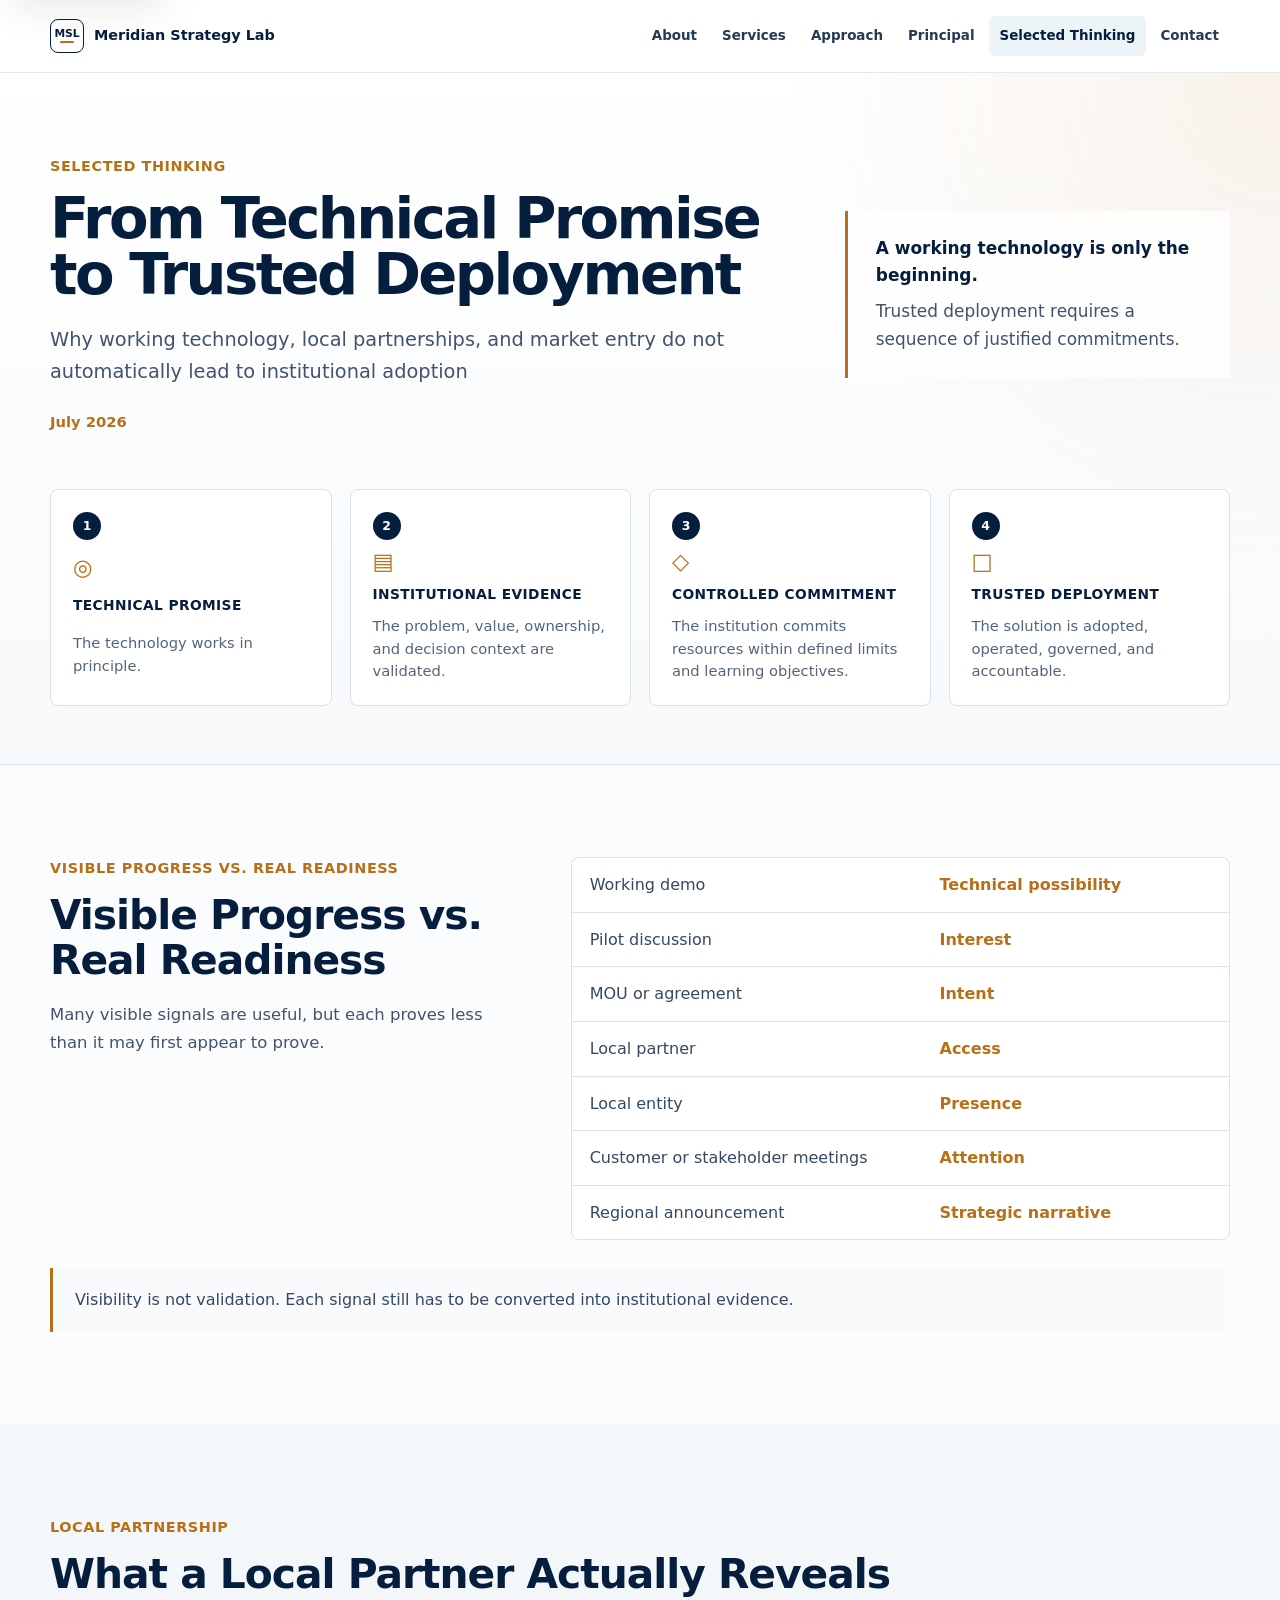
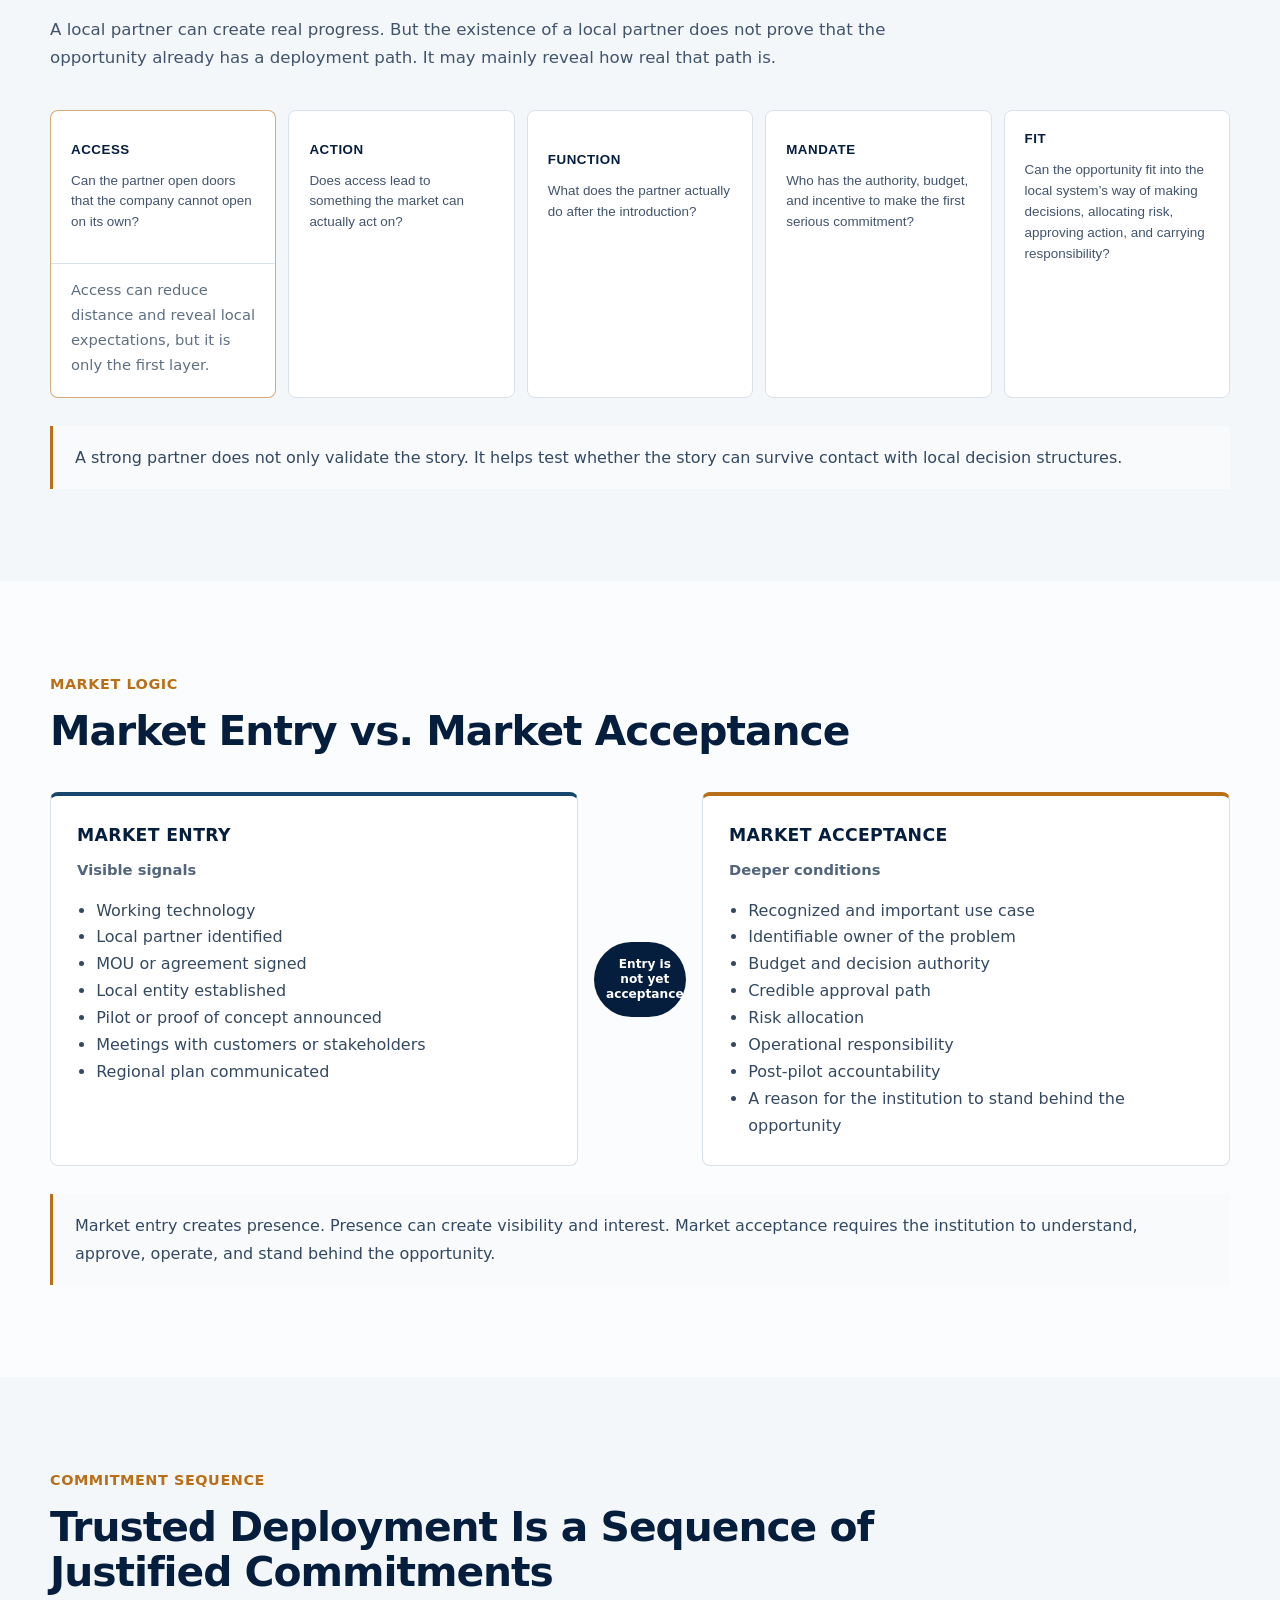
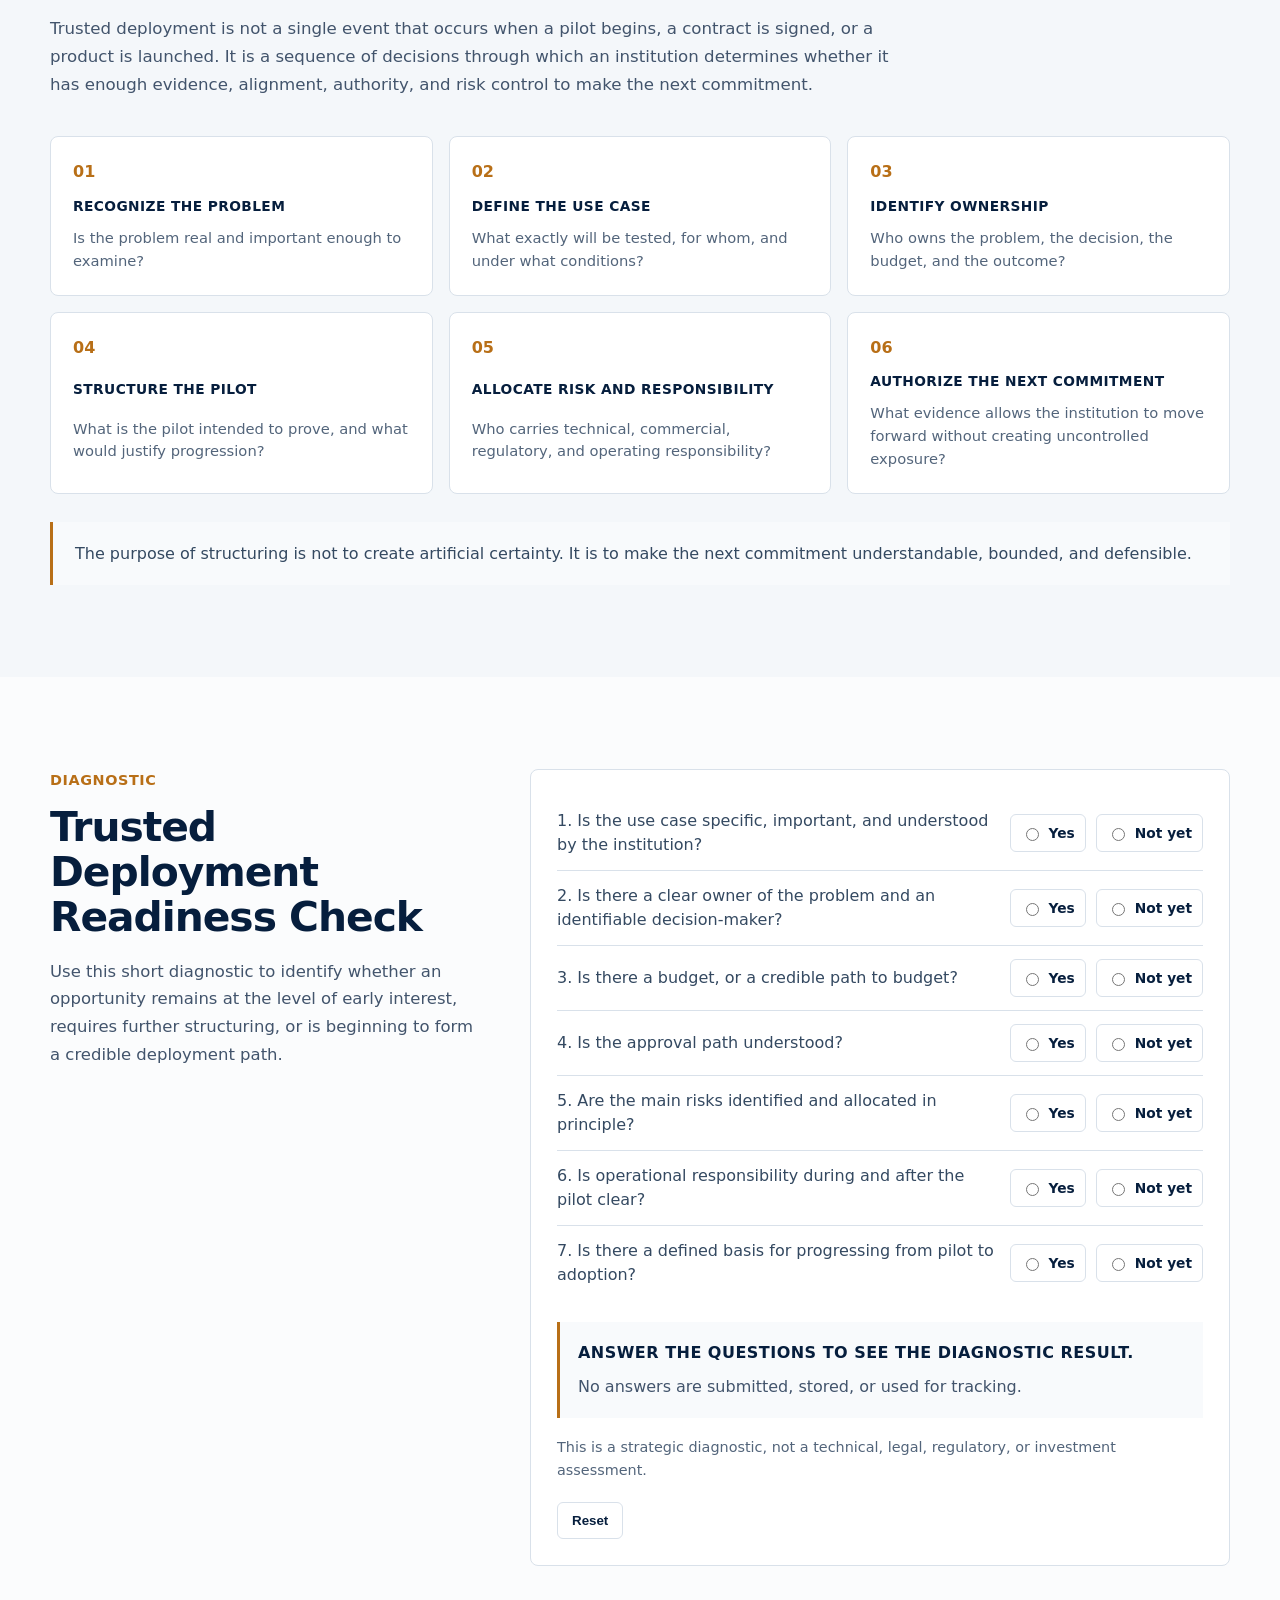
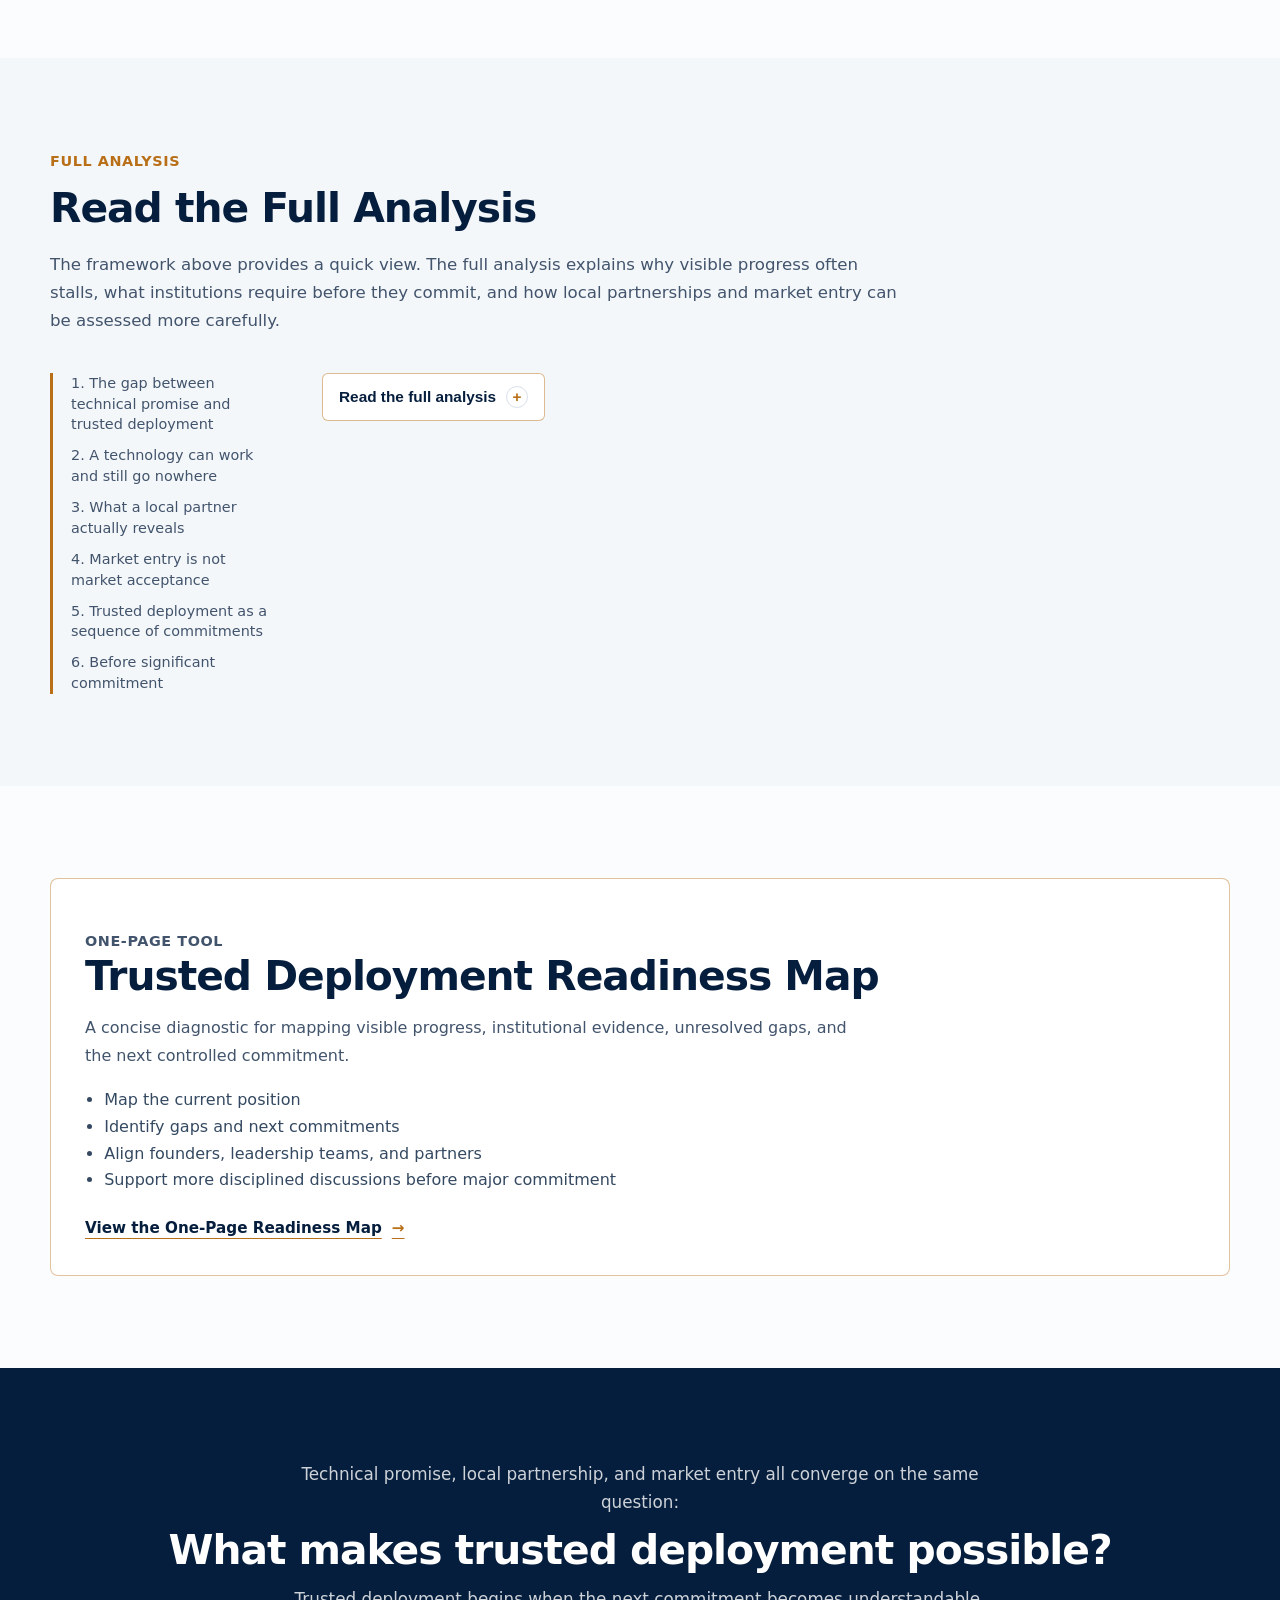
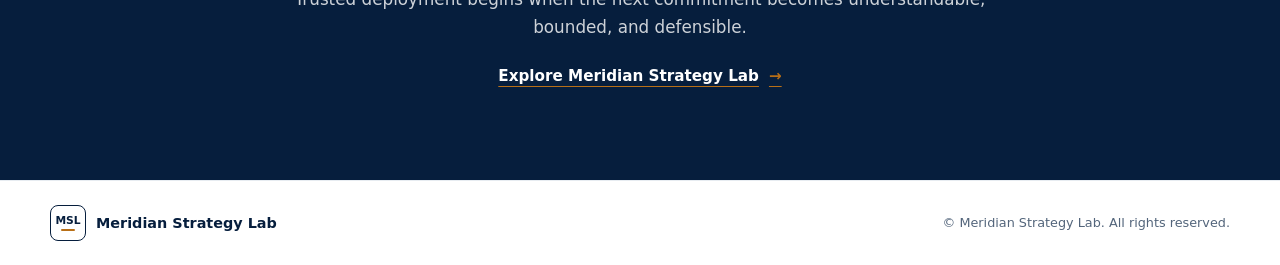
==== commit e8840976: "Add files via upload" ====
--- a/thinking/from-technical-promise-to-trusted-deployment/index.html
+++ b/thinking/from-technical-promise-to-trusted-deployment/index.html
@@ -44,7 +44,8 @@
         <nav class="site-nav" aria-label="Primary navigation" data-nav>
           <a href="../../#about">About</a>
           <a href="../../#services">Services</a>
-          <a href="../../#selected-work">Selected Work</a>
+          <a href="../../#approach">Approach</a>
+          <a href="../../#principal">Principal</a>
           <a class="is-active" href="/#selected-thinking">Selected Thinking</a>
           <a href="../../#contact">Contact</a>
         </nav>
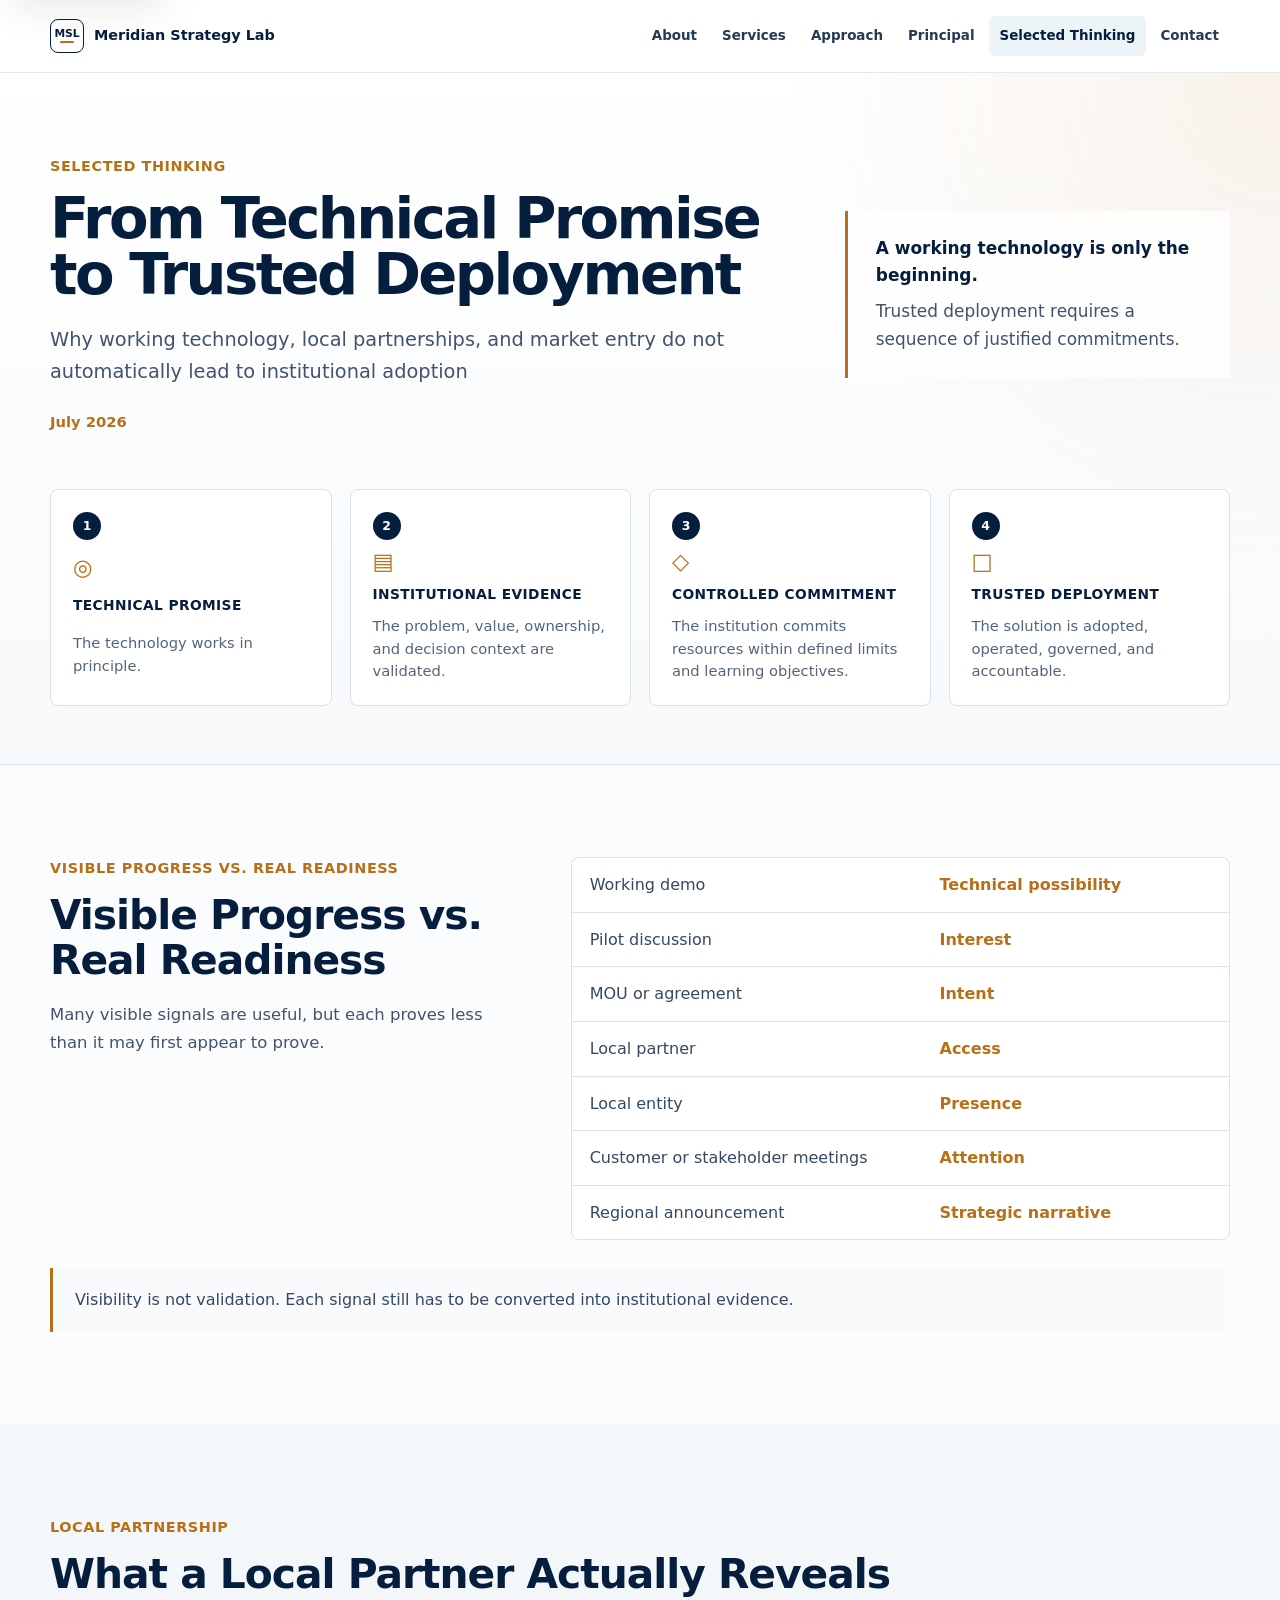
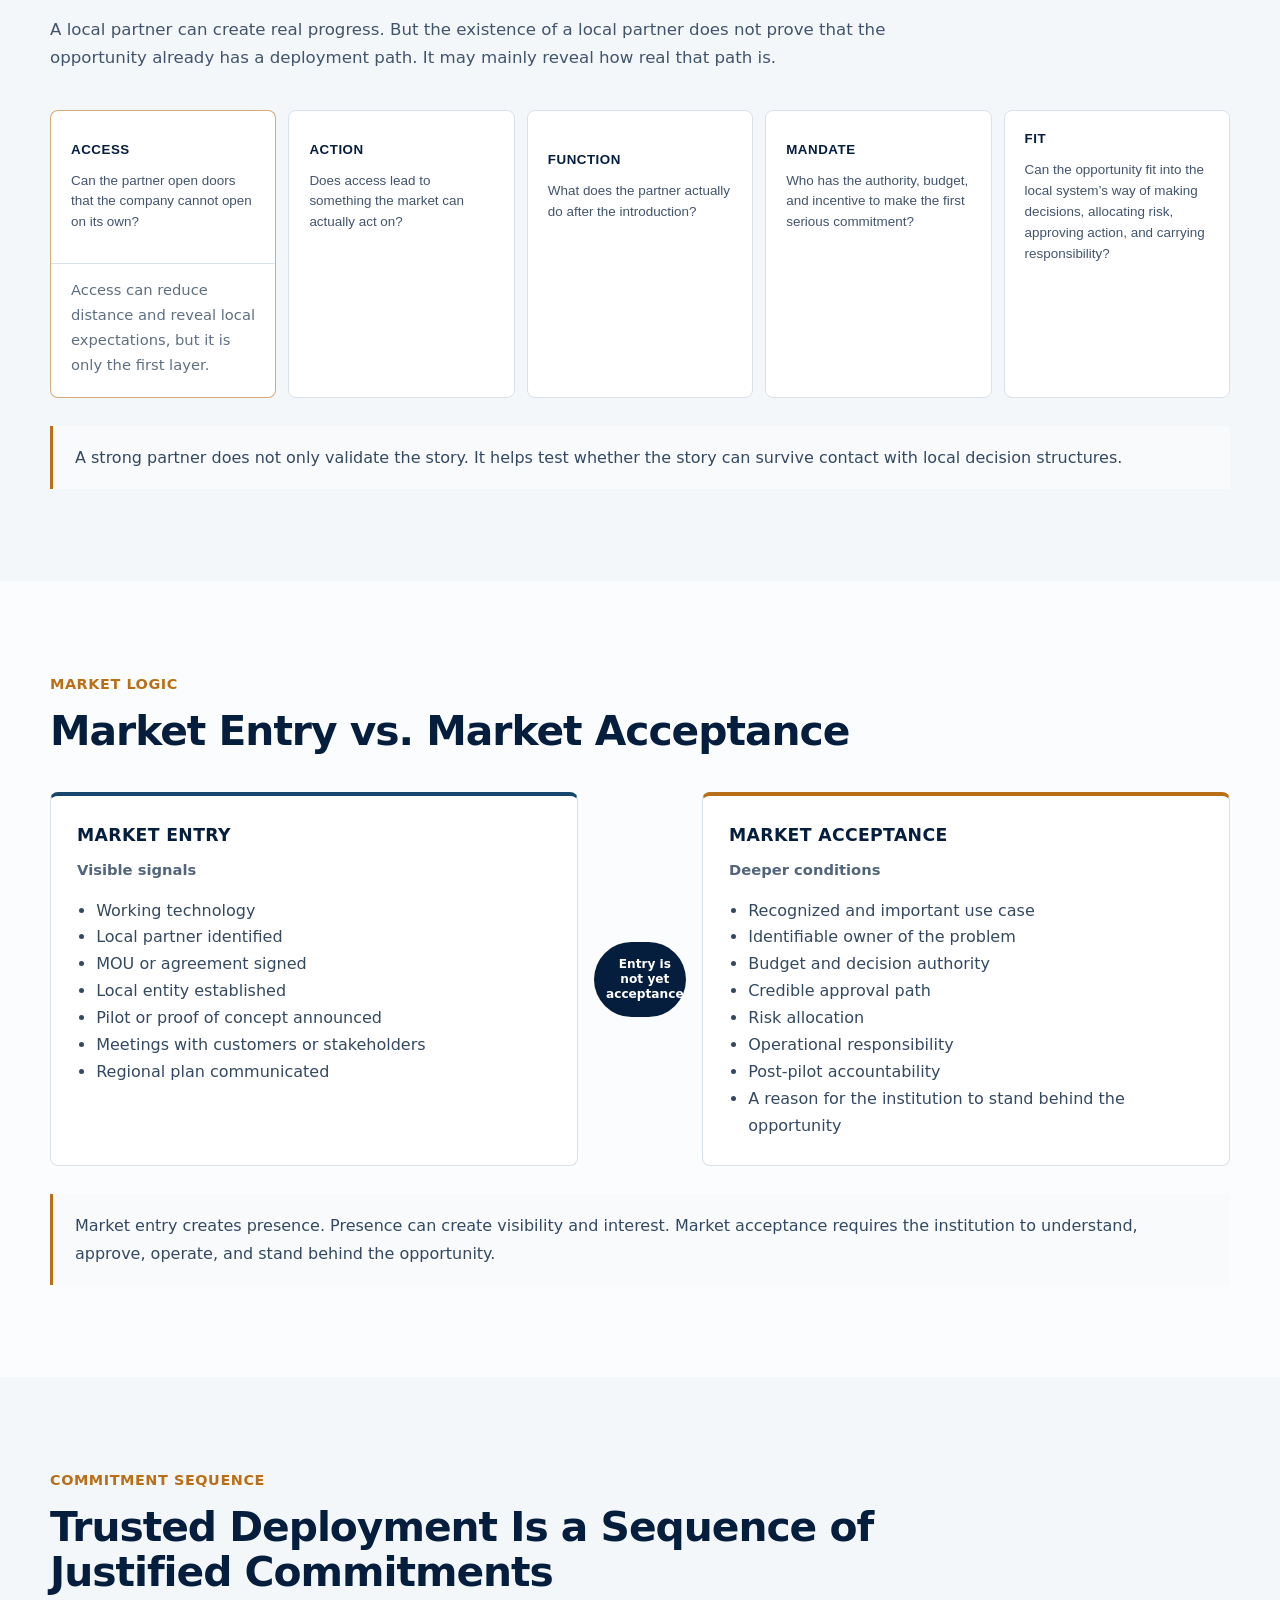
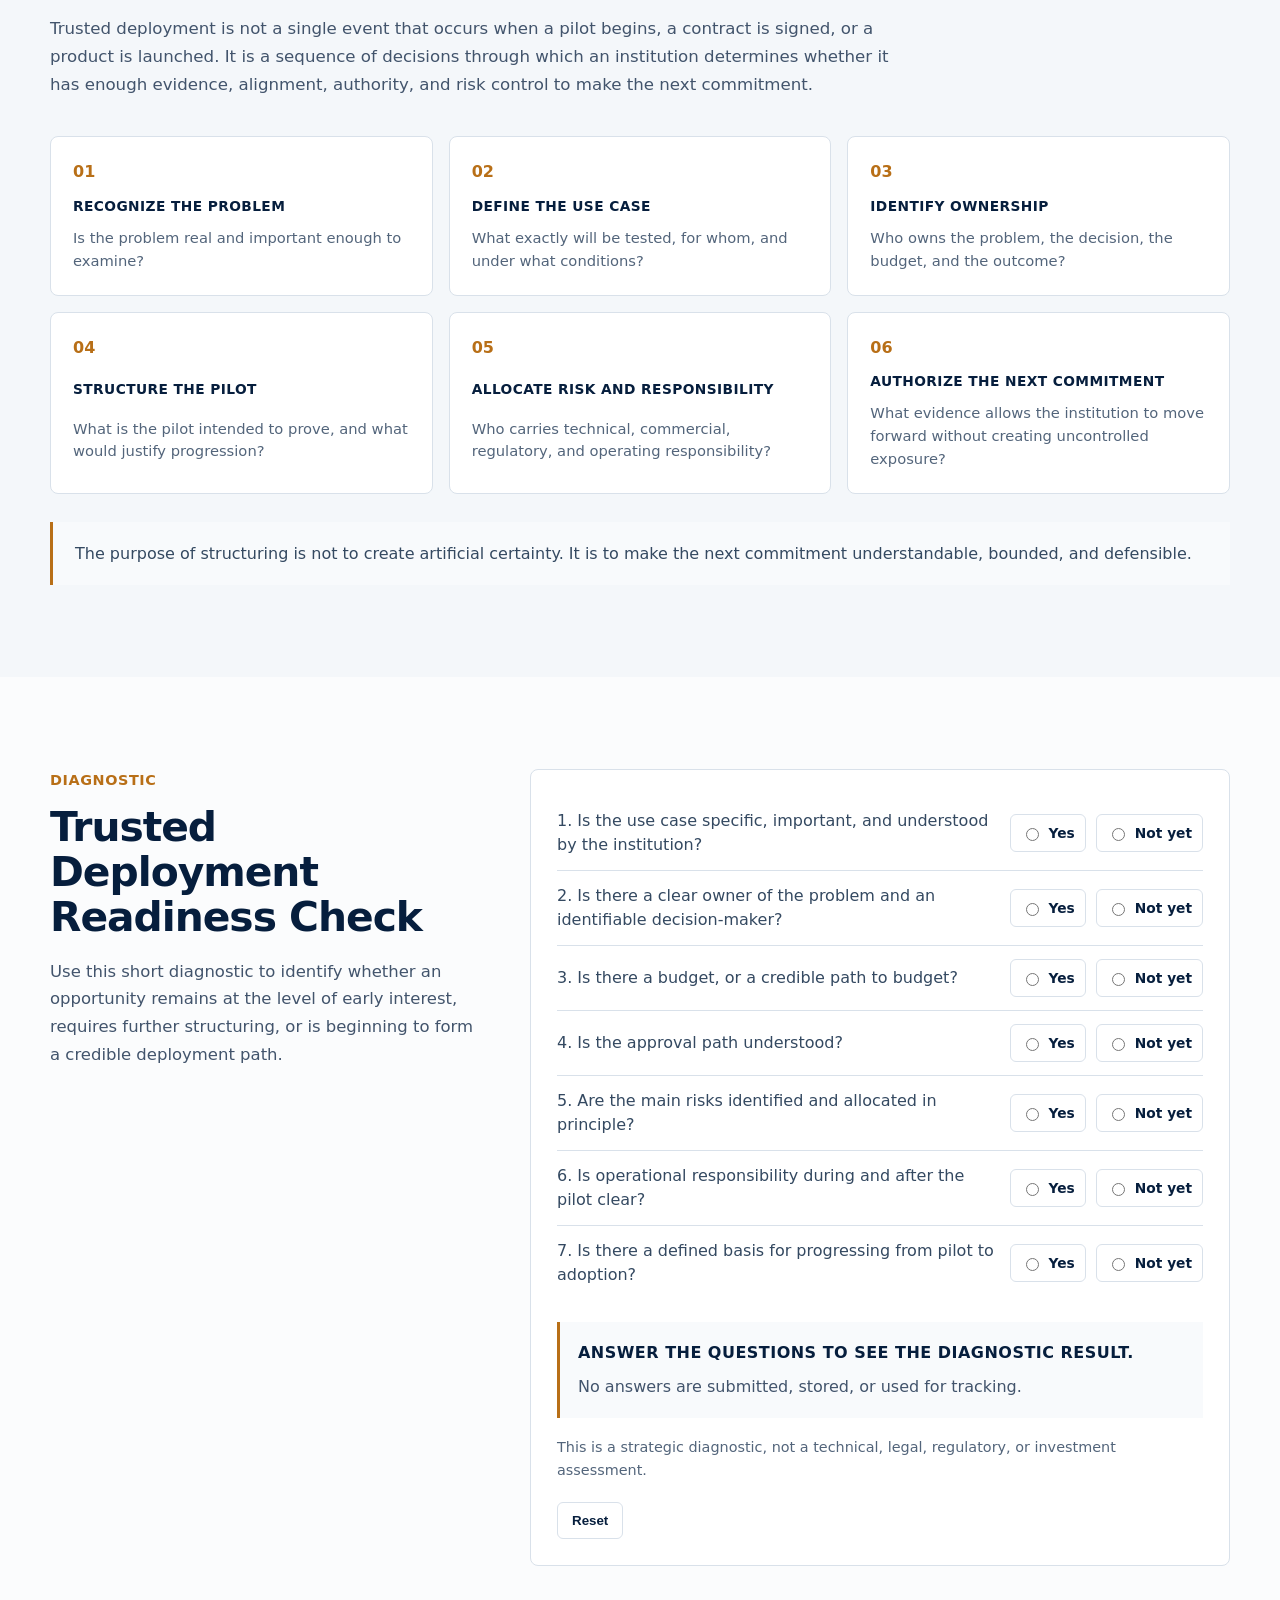
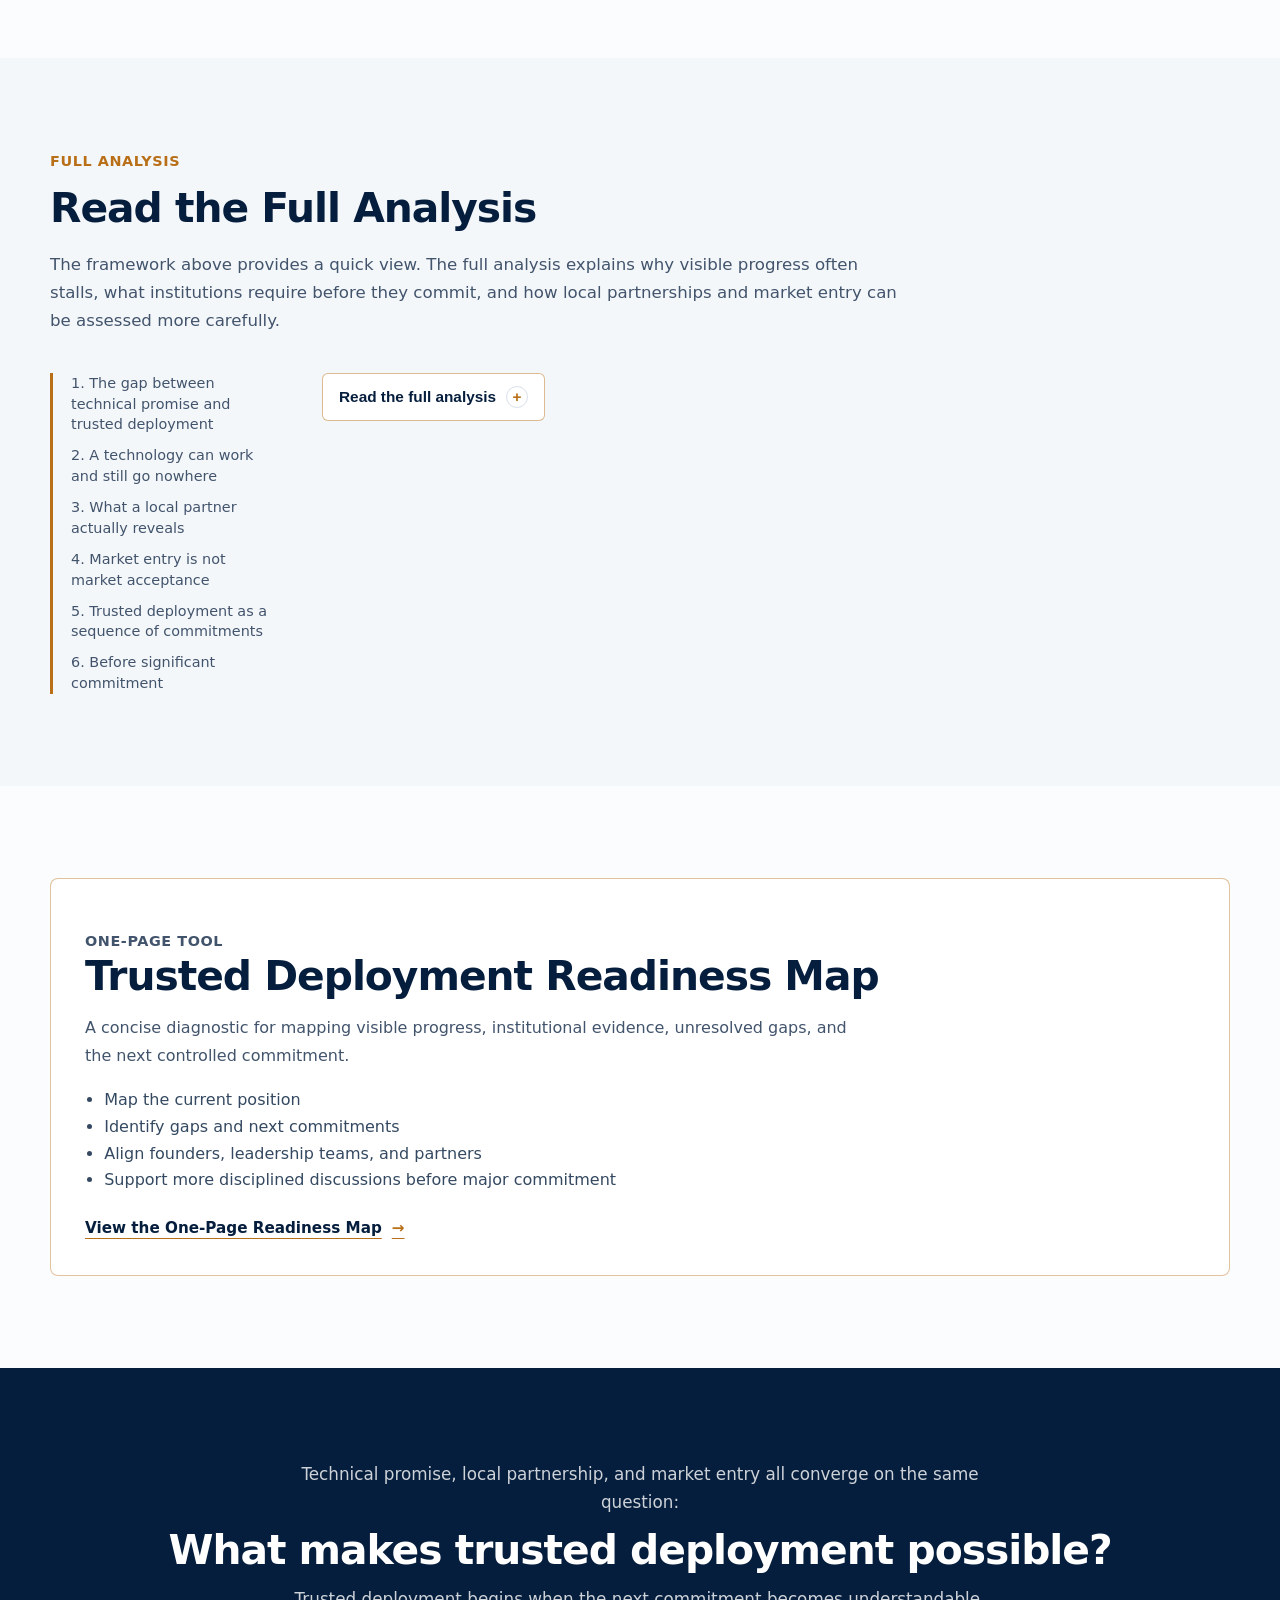
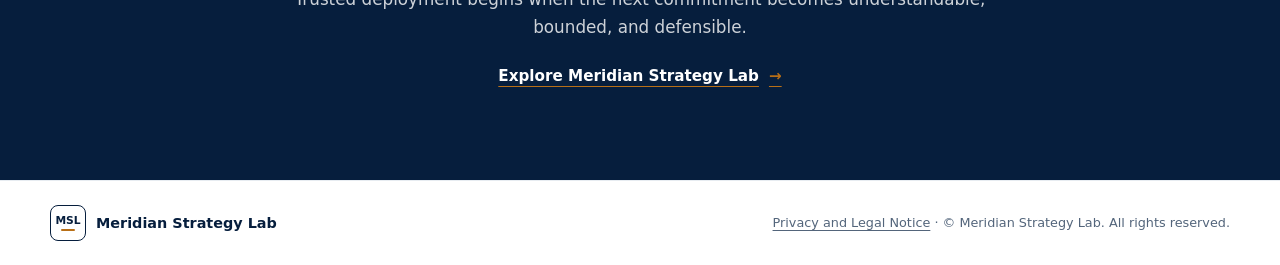
==== commit 7e4c484f: "Add files via upload" ====
--- a/thinking/from-technical-promise-to-trusted-deployment/index.html
+++ b/thinking/from-technical-promise-to-trusted-deployment/index.html
@@ -16,7 +16,9 @@
     >
     <meta property="og:type" content="article">
     <meta property="og:url" content="https://www.meridianstrategylab.com/thinking/from-technical-promise-to-trusted-deployment/">
-    <meta property="og:image" content="https://www.meridianstrategylab.com/assets/hero-initiative-architecture.png">
+    <meta property="og:image" content="https://www.meridianstrategylab.com/assets/og-image.jpg">
+    <meta property="og:image:width" content="1200">
+    <meta property="og:image:height" content="630">
     <meta name="theme-color" content="#061e3d">
     <link rel="icon" href="../../assets/favicon.svg" type="image/svg+xml">
     <link rel="stylesheet" href="../../styles.css?v=20260717-3">
@@ -531,7 +533,7 @@
           </span>
           <span class="footer-wordmark">Meridian Strategy Lab</span>
         </div>
-        <p>© Meridian Strategy Lab. All rights reserved.</p>
+        <p><a class="footer-link" href="../../privacy/">Privacy and Legal Notice</a> · © Meridian Strategy Lab. All rights reserved.</p>
       </div>
     </footer>
   </body>
--- a/styles.css
+++ b/styles.css
@@ -182,7 +182,7 @@
   position: absolute;
   inset: 0;
   z-index: -2;
-  background-image: url("assets/hero-initiative-architecture.png");
+  background-image: url("assets/hero-initiative-architecture.webp");
   background-position: center;
   background-size: cover;
 }
@@ -1647,3 +1647,49 @@
     transition-duration: 0.01ms !important;
   }
 }
+
+/* Contact: secondary link + working note on the dark panel */
+.contact-panel .contact-link {
+  display: flex;
+  width: fit-content;
+  margin-top: 16px;
+  color: var(--paper);
+  font-size: 0.98rem;
+  font-weight: 700;
+  text-decoration: underline;
+  text-decoration-color: var(--brass);
+  text-underline-offset: 4px;
+}
+
+.contact-panel .contact-note {
+  margin-top: 24px;
+  font-size: 0.92rem;
+  line-height: 1.62;
+}
+
+/* Third service card spans the grid */
+.service-grid .service-card-wide {
+  grid-column: 1 / -1;
+}
+
+/* Privacy page */
+.card-subhead {
+  margin-top: 26px;
+}
+
+.privacy-grid {
+  margin-top: 18px;
+}
+
+.ai-note-link {
+  color: var(--paper);
+  text-decoration: underline;
+  text-decoration-color: var(--brass);
+  text-underline-offset: 4px;
+}
+
+.footer-link {
+  color: inherit;
+  text-decoration: underline;
+  text-underline-offset: 3px;
+}
